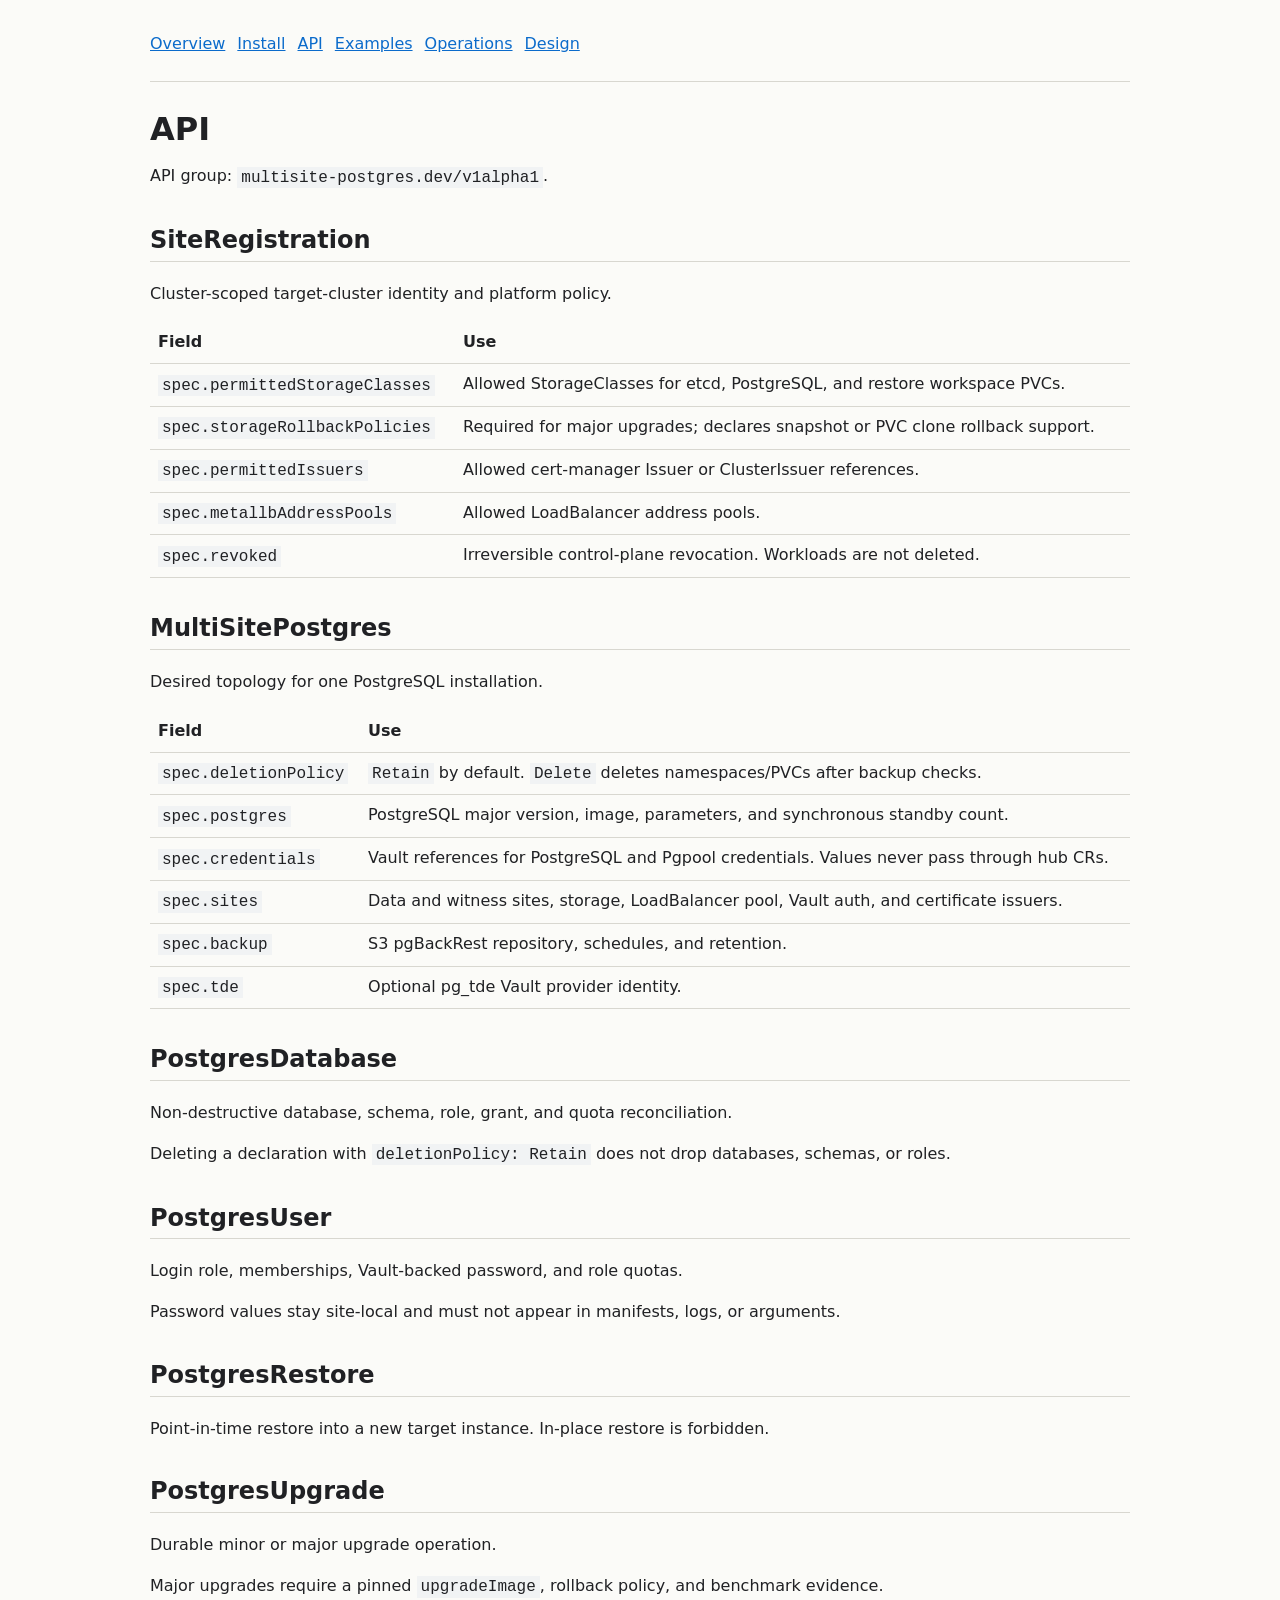
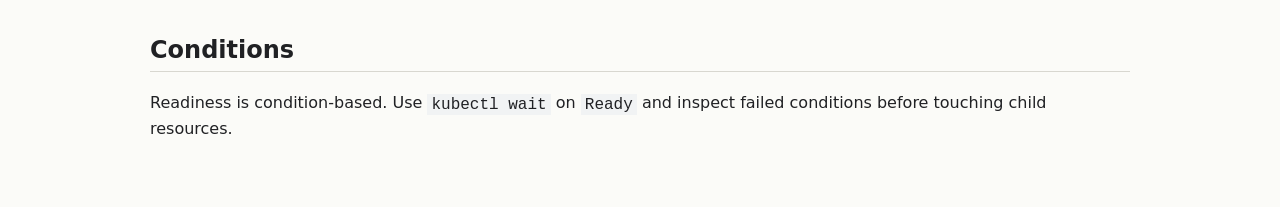
==== docs/api.html @ ccbb0c7c "add docs pages" ====
<!doctype html>
<html lang="en">
<head>
  <meta charset="utf-8">
  <meta name="viewport" content="width=device-width, initial-scale=1">
  <title>mspsql API</title>
  <link rel="stylesheet" href="style.css">
</head>
<body>
<main>
  <nav>
    <a href="index.html">Overview</a>
    <a href="install.html">Install</a>
    <a href="api.html">API</a>
    <a href="examples.html">Examples</a>
    <a href="operations.html">Operations</a>
    <a href="design.html">Design</a>
  </nav>

  <h1>API</h1>
  <p>API group: <code>multisite-postgres.dev/v1alpha1</code>.</p>

  <h2>SiteRegistration</h2>
  <p>Cluster-scoped target-cluster identity and platform policy.</p>
  <table>
    <tr><th>Field</th><th>Use</th></tr>
    <tr><td><code>spec.permittedStorageClasses</code></td><td>Allowed StorageClasses for etcd, PostgreSQL, and restore workspace PVCs.</td></tr>
    <tr><td><code>spec.storageRollbackPolicies</code></td><td>Required for major upgrades; declares snapshot or PVC clone rollback support.</td></tr>
    <tr><td><code>spec.permittedIssuers</code></td><td>Allowed cert-manager Issuer or ClusterIssuer references.</td></tr>
    <tr><td><code>spec.metallbAddressPools</code></td><td>Allowed LoadBalancer address pools.</td></tr>
    <tr><td><code>spec.revoked</code></td><td>Irreversible control-plane revocation. Workloads are not deleted.</td></tr>
  </table>

  <h2>MultiSitePostgres</h2>
  <p>Desired topology for one PostgreSQL installation.</p>
  <table>
    <tr><th>Field</th><th>Use</th></tr>
    <tr><td><code>spec.deletionPolicy</code></td><td><code>Retain</code> by default. <code>Delete</code> deletes namespaces/PVCs after backup checks.</td></tr>
    <tr><td><code>spec.postgres</code></td><td>PostgreSQL major version, image, parameters, and synchronous standby count.</td></tr>
    <tr><td><code>spec.credentials</code></td><td>Vault references for PostgreSQL and Pgpool credentials. Values never pass through hub CRs.</td></tr>
    <tr><td><code>spec.sites</code></td><td>Data and witness sites, storage, LoadBalancer pool, Vault auth, and certificate issuers.</td></tr>
    <tr><td><code>spec.backup</code></td><td>S3 pgBackRest repository, schedules, and retention.</td></tr>
    <tr><td><code>spec.tde</code></td><td>Optional pg_tde Vault provider identity.</td></tr>
  </table>

  <h2>PostgresDatabase</h2>
  <p>Non-destructive database, schema, role, grant, and quota reconciliation.</p>
  <p>Deleting a declaration with <code>deletionPolicy: Retain</code> does not drop databases, schemas, or roles.</p>

  <h2>PostgresUser</h2>
  <p>Login role, memberships, Vault-backed password, and role quotas.</p>
  <p>Password values stay site-local and must not appear in manifests, logs, or arguments.</p>

  <h2>PostgresRestore</h2>
  <p>Point-in-time restore into a new target instance. In-place restore is forbidden.</p>

  <h2>PostgresUpgrade</h2>
  <p>Durable minor or major upgrade operation.</p>
  <p>Major upgrades require a pinned <code>upgradeImage</code>, rollback policy, and benchmark evidence.</p>

  <h2>Conditions</h2>
  <p>Readiness is condition-based. Use <code>kubectl wait</code> on <code>Ready</code> and inspect failed conditions before touching child resources.</p>
</main>
</body>
</html>
---- docs/style.css ----
:root {
  color-scheme: light dark;
  --bg: #fbfbf8;
  --fg: #202124;
  --muted: #5f6368;
  --line: #d8d7d0;
  --code: #f1f3f4;
  --accent: #0b6bcb;
}

body {
  margin: 0;
  background: var(--bg);
  color: var(--fg);
  font: 16px/1.55 system-ui, -apple-system, BlinkMacSystemFont, "Segoe UI", sans-serif;
}

main {
  max-width: 980px;
  margin: 0 auto;
  padding: 32px 20px 64px;
}

nav {
  display: flex;
  flex-wrap: wrap;
  gap: 12px;
  padding-bottom: 24px;
  border-bottom: 1px solid var(--line);
}

nav a, a {
  color: var(--accent);
}

h1, h2, h3 {
  line-height: 1.2;
}

h1 {
  margin: 28px 0 8px;
  font-size: 2rem;
}

h2 {
  margin-top: 36px;
  border-bottom: 1px solid var(--line);
  padding-bottom: 6px;
}

code, pre {
  background: var(--code);
}

code {
  padding: 0.1rem 0.25rem;
}

pre {
  overflow-x: auto;
  padding: 14px;
  border: 1px solid var(--line);
}

table {
  width: 100%;
  border-collapse: collapse;
  margin: 16px 0;
}

th, td {
  border-bottom: 1px solid var(--line);
  padding: 8px;
  text-align: left;
  vertical-align: top;
}

.note {
  border-left: 4px solid var(--accent);
  padding-left: 12px;
  color: var(--muted);
}
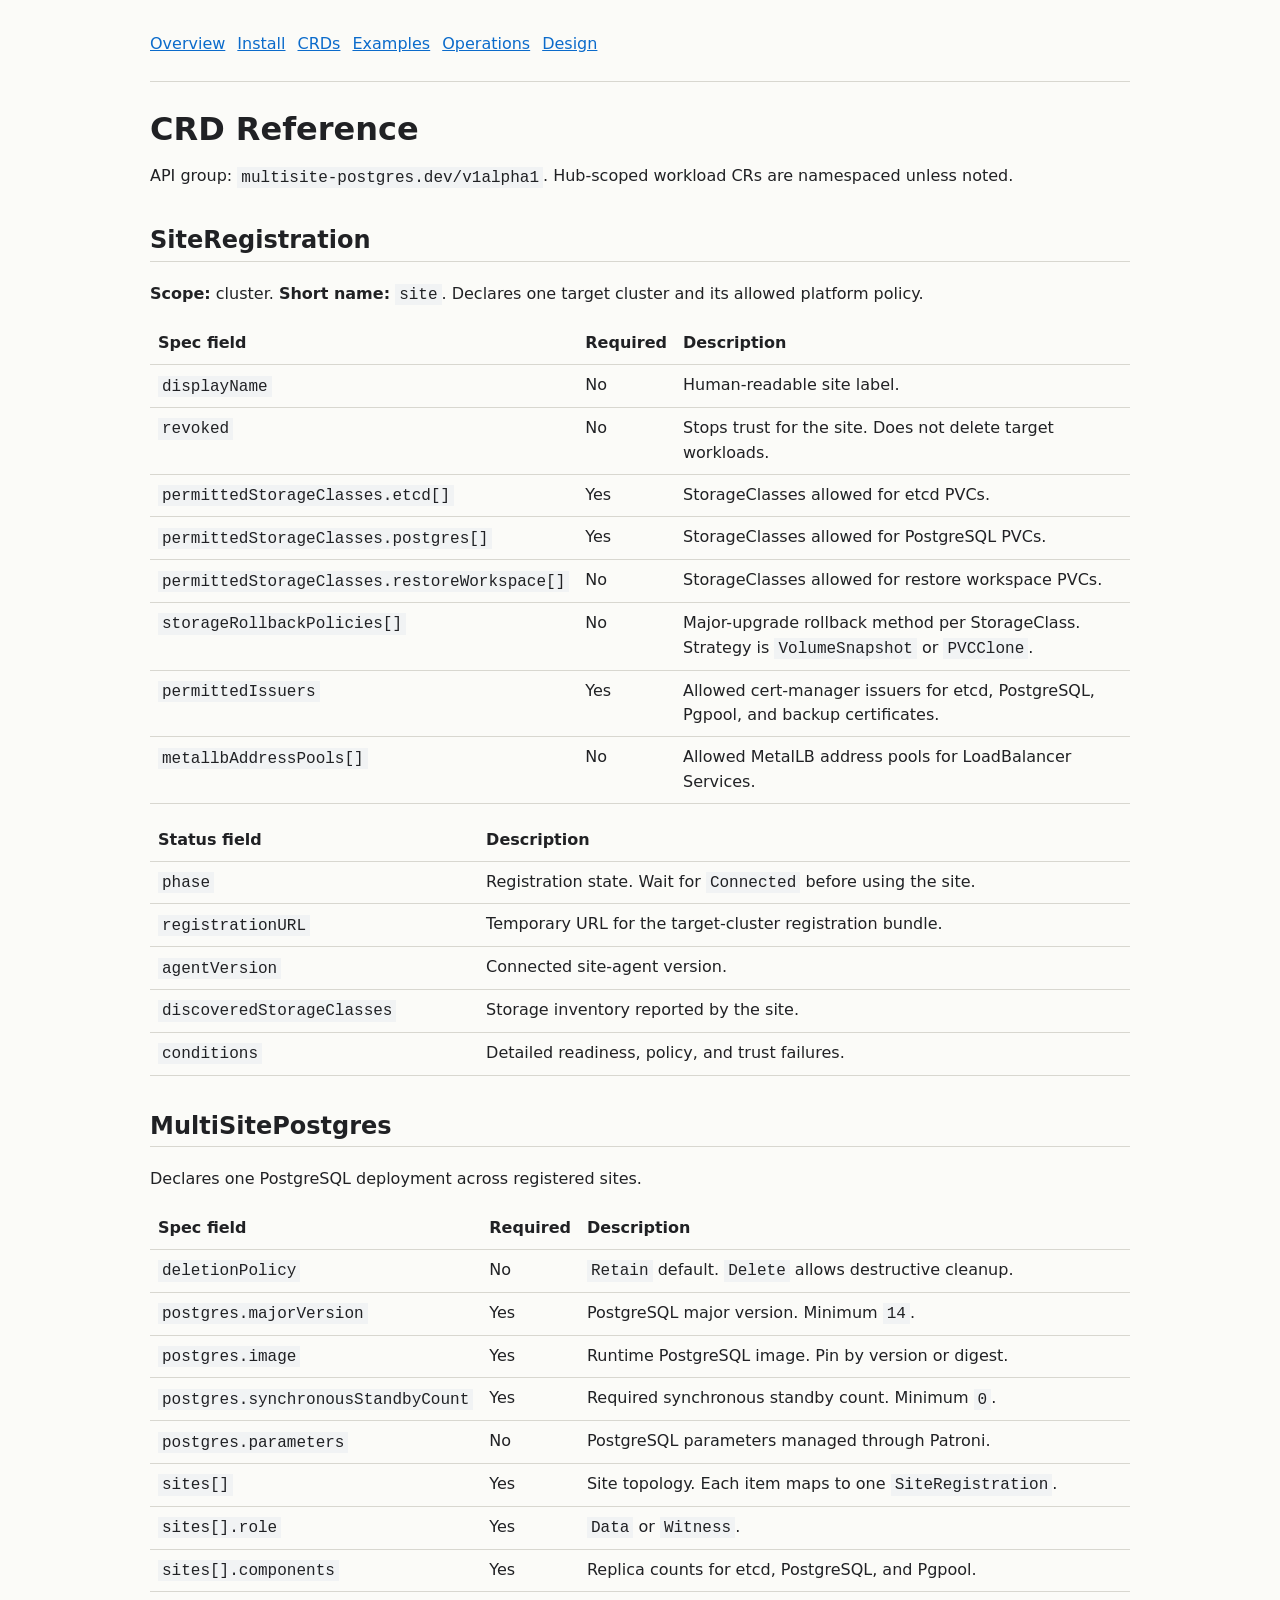
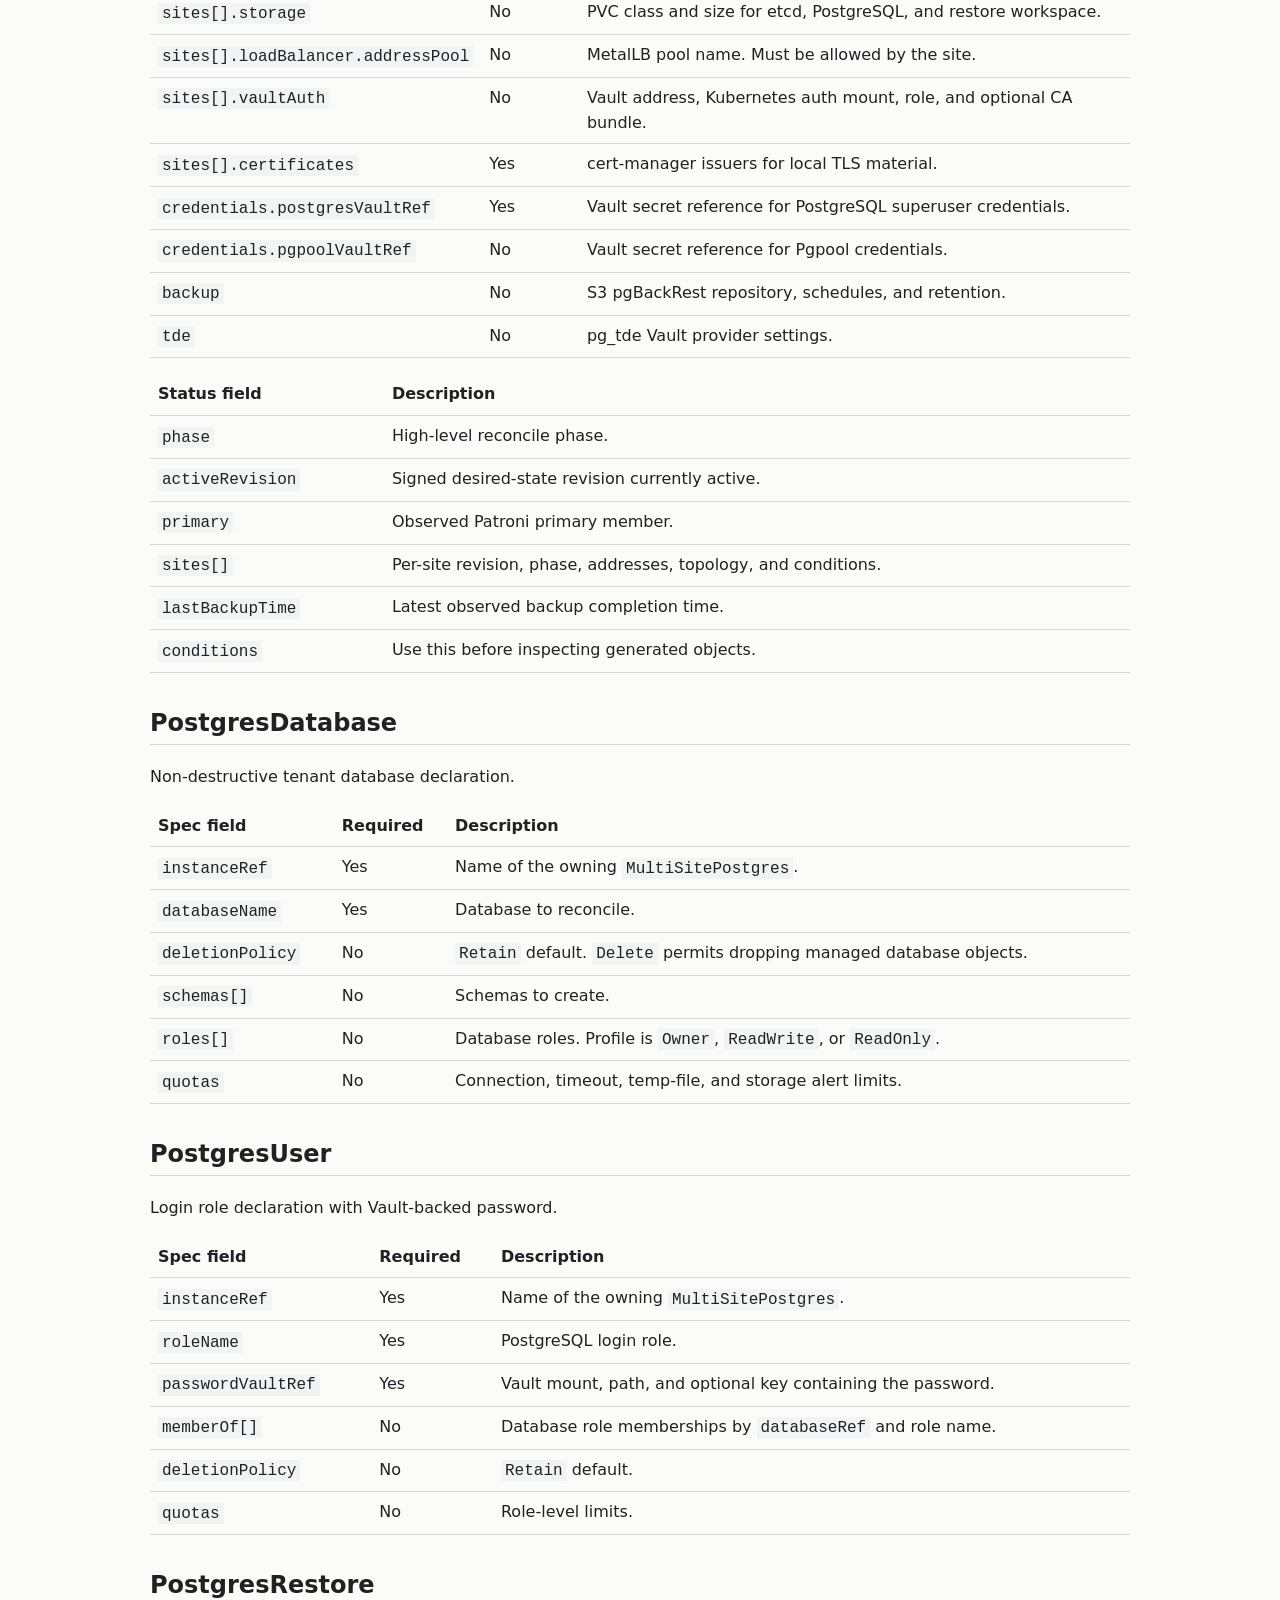
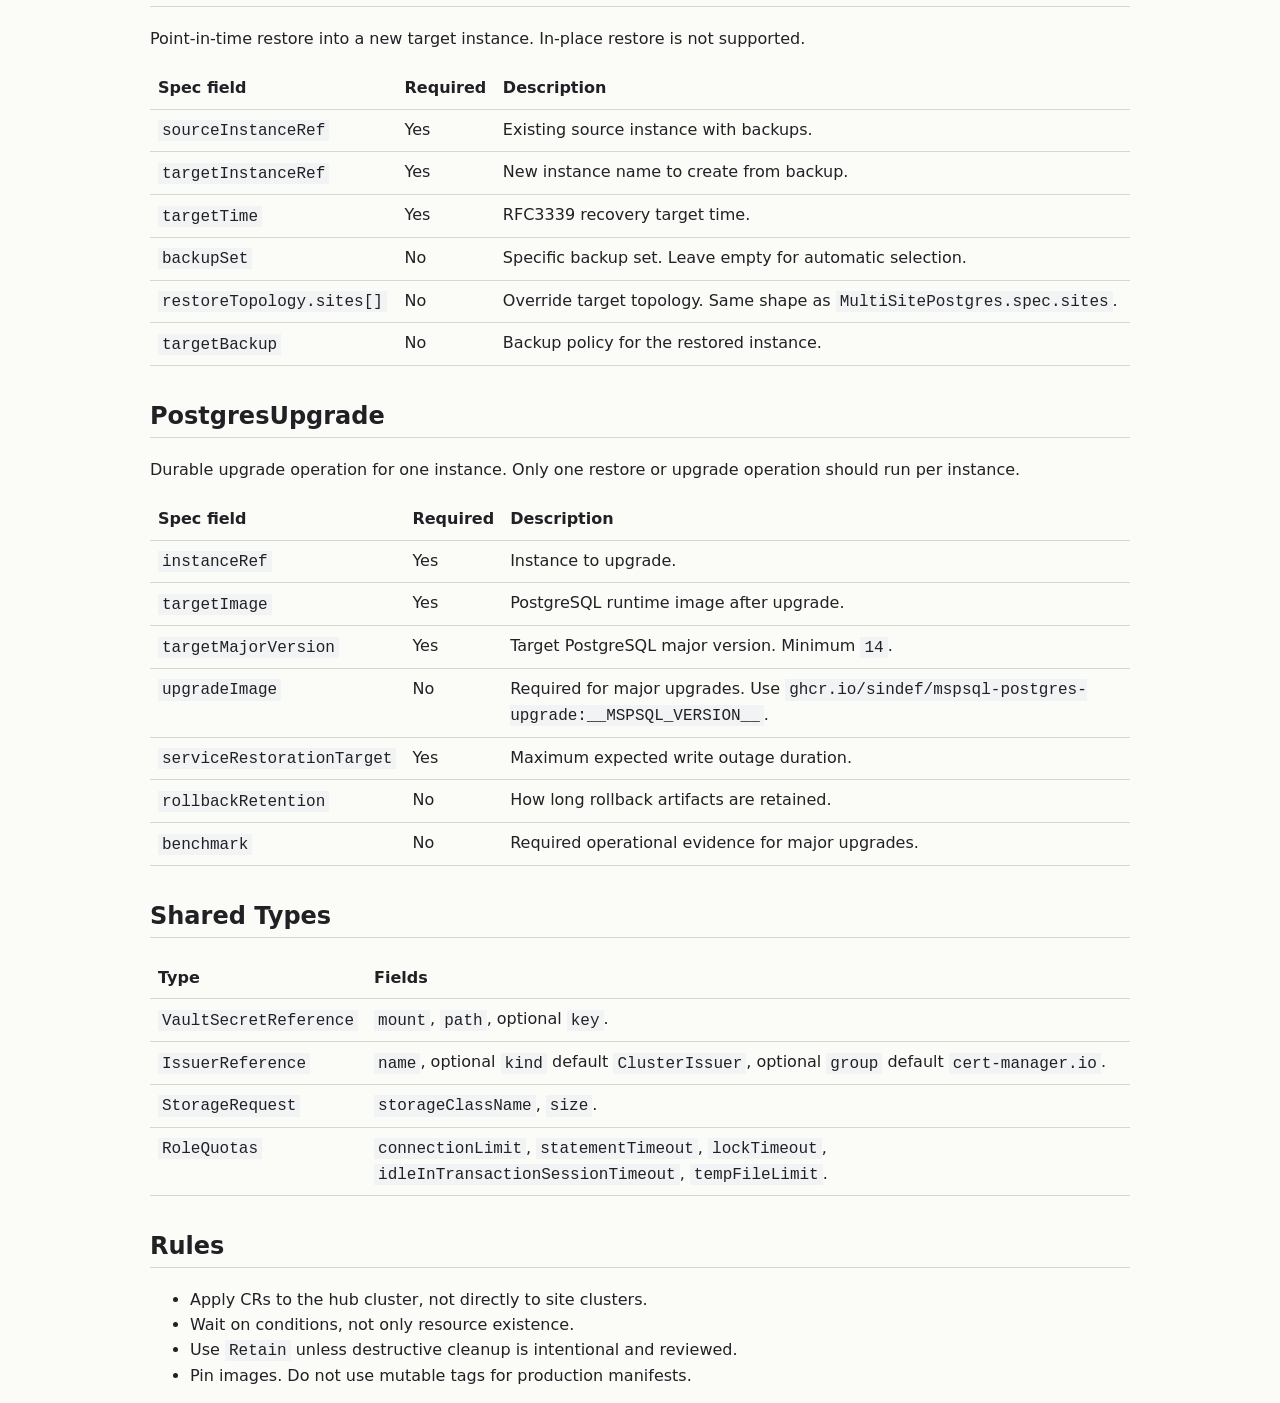
==== commit d44041aa: "rewrite docs for CRD operators" ====
--- a/docs/api.html
+++ b/docs/api.html
@@ -3,7 +3,7 @@
 <head>
   <meta charset="utf-8">
   <meta name="viewport" content="width=device-width, initial-scale=1">
-  <title>mspsql API</title>
+  <title>mspsql CRD reference</title>
   <link rel="stylesheet" href="style.css">
 </head>
 <body>
@@ -11,55 +11,133 @@
   <nav>
     <a href="index.html">Overview</a>
     <a href="install.html">Install</a>
-    <a href="api.html">API</a>
+    <a href="api.html">CRDs</a>
     <a href="examples.html">Examples</a>
     <a href="operations.html">Operations</a>
     <a href="design.html">Design</a>
   </nav>
 
-  <h1>API</h1>
-  <p>API group: <code>multisite-postgres.dev/v1alpha1</code>.</p>
+  <h1>CRD Reference</h1>
+  <p>API group: <code>multisite-postgres.dev/v1alpha1</code>. Hub-scoped workload CRs are namespaced unless noted.</p>
 
   <h2>SiteRegistration</h2>
-  <p>Cluster-scoped target-cluster identity and platform policy.</p>
+  <p><strong>Scope:</strong> cluster. <strong>Short name:</strong> <code>site</code>. Declares one target cluster and its allowed platform policy.</p>
   <table>
-    <tr><th>Field</th><th>Use</th></tr>
-    <tr><td><code>spec.permittedStorageClasses</code></td><td>Allowed StorageClasses for etcd, PostgreSQL, and restore workspace PVCs.</td></tr>
-    <tr><td><code>spec.storageRollbackPolicies</code></td><td>Required for major upgrades; declares snapshot or PVC clone rollback support.</td></tr>
-    <tr><td><code>spec.permittedIssuers</code></td><td>Allowed cert-manager Issuer or ClusterIssuer references.</td></tr>
-    <tr><td><code>spec.metallbAddressPools</code></td><td>Allowed LoadBalancer address pools.</td></tr>
-    <tr><td><code>spec.revoked</code></td><td>Irreversible control-plane revocation. Workloads are not deleted.</td></tr>
+    <tr><th>Spec field</th><th>Required</th><th>Description</th></tr>
+    <tr><td><code>displayName</code></td><td>No</td><td>Human-readable site label.</td></tr>
+    <tr><td><code>revoked</code></td><td>No</td><td>Stops trust for the site. Does not delete target workloads.</td></tr>
+    <tr><td><code>permittedStorageClasses.etcd[]</code></td><td>Yes</td><td>StorageClasses allowed for etcd PVCs.</td></tr>
+    <tr><td><code>permittedStorageClasses.postgres[]</code></td><td>Yes</td><td>StorageClasses allowed for PostgreSQL PVCs.</td></tr>
+    <tr><td><code>permittedStorageClasses.restoreWorkspace[]</code></td><td>No</td><td>StorageClasses allowed for restore workspace PVCs.</td></tr>
+    <tr><td><code>storageRollbackPolicies[]</code></td><td>No</td><td>Major-upgrade rollback method per StorageClass. Strategy is <code>VolumeSnapshot</code> or <code>PVCClone</code>.</td></tr>
+    <tr><td><code>permittedIssuers</code></td><td>Yes</td><td>Allowed cert-manager issuers for etcd, PostgreSQL, Pgpool, and backup certificates.</td></tr>
+    <tr><td><code>metallbAddressPools[]</code></td><td>No</td><td>Allowed MetalLB address pools for LoadBalancer Services.</td></tr>
+  </table>
+  <table>
+    <tr><th>Status field</th><th>Description</th></tr>
+    <tr><td><code>phase</code></td><td>Registration state. Wait for <code>Connected</code> before using the site.</td></tr>
+    <tr><td><code>registrationURL</code></td><td>Temporary URL for the target-cluster registration bundle.</td></tr>
+    <tr><td><code>agentVersion</code></td><td>Connected site-agent version.</td></tr>
+    <tr><td><code>discoveredStorageClasses</code></td><td>Storage inventory reported by the site.</td></tr>
+    <tr><td><code>conditions</code></td><td>Detailed readiness, policy, and trust failures.</td></tr>
   </table>
 
   <h2>MultiSitePostgres</h2>
-  <p>Desired topology for one PostgreSQL installation.</p>
+  <p>Declares one PostgreSQL deployment across registered sites.</p>
   <table>
-    <tr><th>Field</th><th>Use</th></tr>
-    <tr><td><code>spec.deletionPolicy</code></td><td><code>Retain</code> by default. <code>Delete</code> deletes namespaces/PVCs after backup checks.</td></tr>
-    <tr><td><code>spec.postgres</code></td><td>PostgreSQL major version, image, parameters, and synchronous standby count.</td></tr>
-    <tr><td><code>spec.credentials</code></td><td>Vault references for PostgreSQL and Pgpool credentials. Values never pass through hub CRs.</td></tr>
-    <tr><td><code>spec.sites</code></td><td>Data and witness sites, storage, LoadBalancer pool, Vault auth, and certificate issuers.</td></tr>
-    <tr><td><code>spec.backup</code></td><td>S3 pgBackRest repository, schedules, and retention.</td></tr>
-    <tr><td><code>spec.tde</code></td><td>Optional pg_tde Vault provider identity.</td></tr>
+    <tr><th>Spec field</th><th>Required</th><th>Description</th></tr>
+    <tr><td><code>deletionPolicy</code></td><td>No</td><td><code>Retain</code> default. <code>Delete</code> allows destructive cleanup.</td></tr>
+    <tr><td><code>postgres.majorVersion</code></td><td>Yes</td><td>PostgreSQL major version. Minimum <code>14</code>.</td></tr>
+    <tr><td><code>postgres.image</code></td><td>Yes</td><td>Runtime PostgreSQL image. Pin by version or digest.</td></tr>
+    <tr><td><code>postgres.synchronousStandbyCount</code></td><td>Yes</td><td>Required synchronous standby count. Minimum <code>0</code>.</td></tr>
+    <tr><td><code>postgres.parameters</code></td><td>No</td><td>PostgreSQL parameters managed through Patroni.</td></tr>
+    <tr><td><code>sites[]</code></td><td>Yes</td><td>Site topology. Each item maps to one <code>SiteRegistration</code>.</td></tr>
+    <tr><td><code>sites[].role</code></td><td>Yes</td><td><code>Data</code> or <code>Witness</code>.</td></tr>
+    <tr><td><code>sites[].components</code></td><td>Yes</td><td>Replica counts for etcd, PostgreSQL, and Pgpool.</td></tr>
+    <tr><td><code>sites[].storage</code></td><td>No</td><td>PVC class and size for etcd, PostgreSQL, and restore workspace.</td></tr>
+    <tr><td><code>sites[].loadBalancer.addressPool</code></td><td>No</td><td>MetalLB pool name. Must be allowed by the site.</td></tr>
+    <tr><td><code>sites[].vaultAuth</code></td><td>No</td><td>Vault address, Kubernetes auth mount, role, and optional CA bundle.</td></tr>
+    <tr><td><code>sites[].certificates</code></td><td>Yes</td><td>cert-manager issuers for local TLS material.</td></tr>
+    <tr><td><code>credentials.postgresVaultRef</code></td><td>Yes</td><td>Vault secret reference for PostgreSQL superuser credentials.</td></tr>
+    <tr><td><code>credentials.pgpoolVaultRef</code></td><td>No</td><td>Vault secret reference for Pgpool credentials.</td></tr>
+    <tr><td><code>backup</code></td><td>No</td><td>S3 pgBackRest repository, schedules, and retention.</td></tr>
+    <tr><td><code>tde</code></td><td>No</td><td>pg_tde Vault provider settings.</td></tr>
+  </table>
+  <table>
+    <tr><th>Status field</th><th>Description</th></tr>
+    <tr><td><code>phase</code></td><td>High-level reconcile phase.</td></tr>
+    <tr><td><code>activeRevision</code></td><td>Signed desired-state revision currently active.</td></tr>
+    <tr><td><code>primary</code></td><td>Observed Patroni primary member.</td></tr>
+    <tr><td><code>sites[]</code></td><td>Per-site revision, phase, addresses, topology, and conditions.</td></tr>
+    <tr><td><code>lastBackupTime</code></td><td>Latest observed backup completion time.</td></tr>
+    <tr><td><code>conditions</code></td><td>Use this before inspecting generated objects.</td></tr>
   </table>
 
   <h2>PostgresDatabase</h2>
-  <p>Non-destructive database, schema, role, grant, and quota reconciliation.</p>
-  <p>Deleting a declaration with <code>deletionPolicy: Retain</code> does not drop databases, schemas, or roles.</p>
+  <p>Non-destructive tenant database declaration.</p>
+  <table>
+    <tr><th>Spec field</th><th>Required</th><th>Description</th></tr>
+    <tr><td><code>instanceRef</code></td><td>Yes</td><td>Name of the owning <code>MultiSitePostgres</code>.</td></tr>
+    <tr><td><code>databaseName</code></td><td>Yes</td><td>Database to reconcile.</td></tr>
+    <tr><td><code>deletionPolicy</code></td><td>No</td><td><code>Retain</code> default. <code>Delete</code> permits dropping managed database objects.</td></tr>
+    <tr><td><code>schemas[]</code></td><td>No</td><td>Schemas to create.</td></tr>
+    <tr><td><code>roles[]</code></td><td>No</td><td>Database roles. Profile is <code>Owner</code>, <code>ReadWrite</code>, or <code>ReadOnly</code>.</td></tr>
+    <tr><td><code>quotas</code></td><td>No</td><td>Connection, timeout, temp-file, and storage alert limits.</td></tr>
+  </table>
 
   <h2>PostgresUser</h2>
-  <p>Login role, memberships, Vault-backed password, and role quotas.</p>
-  <p>Password values stay site-local and must not appear in manifests, logs, or arguments.</p>
+  <p>Login role declaration with Vault-backed password.</p>
+  <table>
+    <tr><th>Spec field</th><th>Required</th><th>Description</th></tr>
+    <tr><td><code>instanceRef</code></td><td>Yes</td><td>Name of the owning <code>MultiSitePostgres</code>.</td></tr>
+    <tr><td><code>roleName</code></td><td>Yes</td><td>PostgreSQL login role.</td></tr>
+    <tr><td><code>passwordVaultRef</code></td><td>Yes</td><td>Vault mount, path, and optional key containing the password.</td></tr>
+    <tr><td><code>memberOf[]</code></td><td>No</td><td>Database role memberships by <code>databaseRef</code> and role name.</td></tr>
+    <tr><td><code>deletionPolicy</code></td><td>No</td><td><code>Retain</code> default.</td></tr>
+    <tr><td><code>quotas</code></td><td>No</td><td>Role-level limits.</td></tr>
+  </table>
 
   <h2>PostgresRestore</h2>
-  <p>Point-in-time restore into a new target instance. In-place restore is forbidden.</p>
+  <p>Point-in-time restore into a new target instance. In-place restore is not supported.</p>
+  <table>
+    <tr><th>Spec field</th><th>Required</th><th>Description</th></tr>
+    <tr><td><code>sourceInstanceRef</code></td><td>Yes</td><td>Existing source instance with backups.</td></tr>
+    <tr><td><code>targetInstanceRef</code></td><td>Yes</td><td>New instance name to create from backup.</td></tr>
+    <tr><td><code>targetTime</code></td><td>Yes</td><td>RFC3339 recovery target time.</td></tr>
+    <tr><td><code>backupSet</code></td><td>No</td><td>Specific backup set. Leave empty for automatic selection.</td></tr>
+    <tr><td><code>restoreTopology.sites[]</code></td><td>No</td><td>Override target topology. Same shape as <code>MultiSitePostgres.spec.sites</code>.</td></tr>
+    <tr><td><code>targetBackup</code></td><td>No</td><td>Backup policy for the restored instance.</td></tr>
+  </table>
 
   <h2>PostgresUpgrade</h2>
-  <p>Durable minor or major upgrade operation.</p>
-  <p>Major upgrades require a pinned <code>upgradeImage</code>, rollback policy, and benchmark evidence.</p>
+  <p>Durable upgrade operation for one instance. Only one restore or upgrade operation should run per instance.</p>
+  <table>
+    <tr><th>Spec field</th><th>Required</th><th>Description</th></tr>
+    <tr><td><code>instanceRef</code></td><td>Yes</td><td>Instance to upgrade.</td></tr>
+    <tr><td><code>targetImage</code></td><td>Yes</td><td>PostgreSQL runtime image after upgrade.</td></tr>
+    <tr><td><code>targetMajorVersion</code></td><td>Yes</td><td>Target PostgreSQL major version. Minimum <code>14</code>.</td></tr>
+    <tr><td><code>upgradeImage</code></td><td>No</td><td>Required for major upgrades. Use <code>ghcr.io/sindef/mspsql-postgres-upgrade:__MSPSQL_VERSION__</code>.</td></tr>
+    <tr><td><code>serviceRestorationTarget</code></td><td>Yes</td><td>Maximum expected write outage duration.</td></tr>
+    <tr><td><code>rollbackRetention</code></td><td>No</td><td>How long rollback artifacts are retained.</td></tr>
+    <tr><td><code>benchmark</code></td><td>No</td><td>Required operational evidence for major upgrades.</td></tr>
+  </table>
 
-  <h2>Conditions</h2>
-  <p>Readiness is condition-based. Use <code>kubectl wait</code> on <code>Ready</code> and inspect failed conditions before touching child resources.</p>
+  <h2>Shared Types</h2>
+  <table>
+    <tr><th>Type</th><th>Fields</th></tr>
+    <tr><td><code>VaultSecretReference</code></td><td><code>mount</code>, <code>path</code>, optional <code>key</code>.</td></tr>
+    <tr><td><code>IssuerReference</code></td><td><code>name</code>, optional <code>kind</code> default <code>ClusterIssuer</code>, optional <code>group</code> default <code>cert-manager.io</code>.</td></tr>
+    <tr><td><code>StorageRequest</code></td><td><code>storageClassName</code>, <code>size</code>.</td></tr>
+    <tr><td><code>RoleQuotas</code></td><td><code>connectionLimit</code>, <code>statementTimeout</code>, <code>lockTimeout</code>, <code>idleInTransactionSessionTimeout</code>, <code>tempFileLimit</code>.</td></tr>
+  </table>
+
+  <h2>Rules</h2>
+  <ul>
+    <li>Apply CRs to the hub cluster, not directly to site clusters.</li>
+    <li>Wait on conditions, not only resource existence.</li>
+    <li>Use <code>Retain</code> unless destructive cleanup is intentional and reviewed.</li>
+    <li>Pin images. Do not use mutable tags for production manifests.</li>
+  </ul>
 </main>
 </body>
 </html>
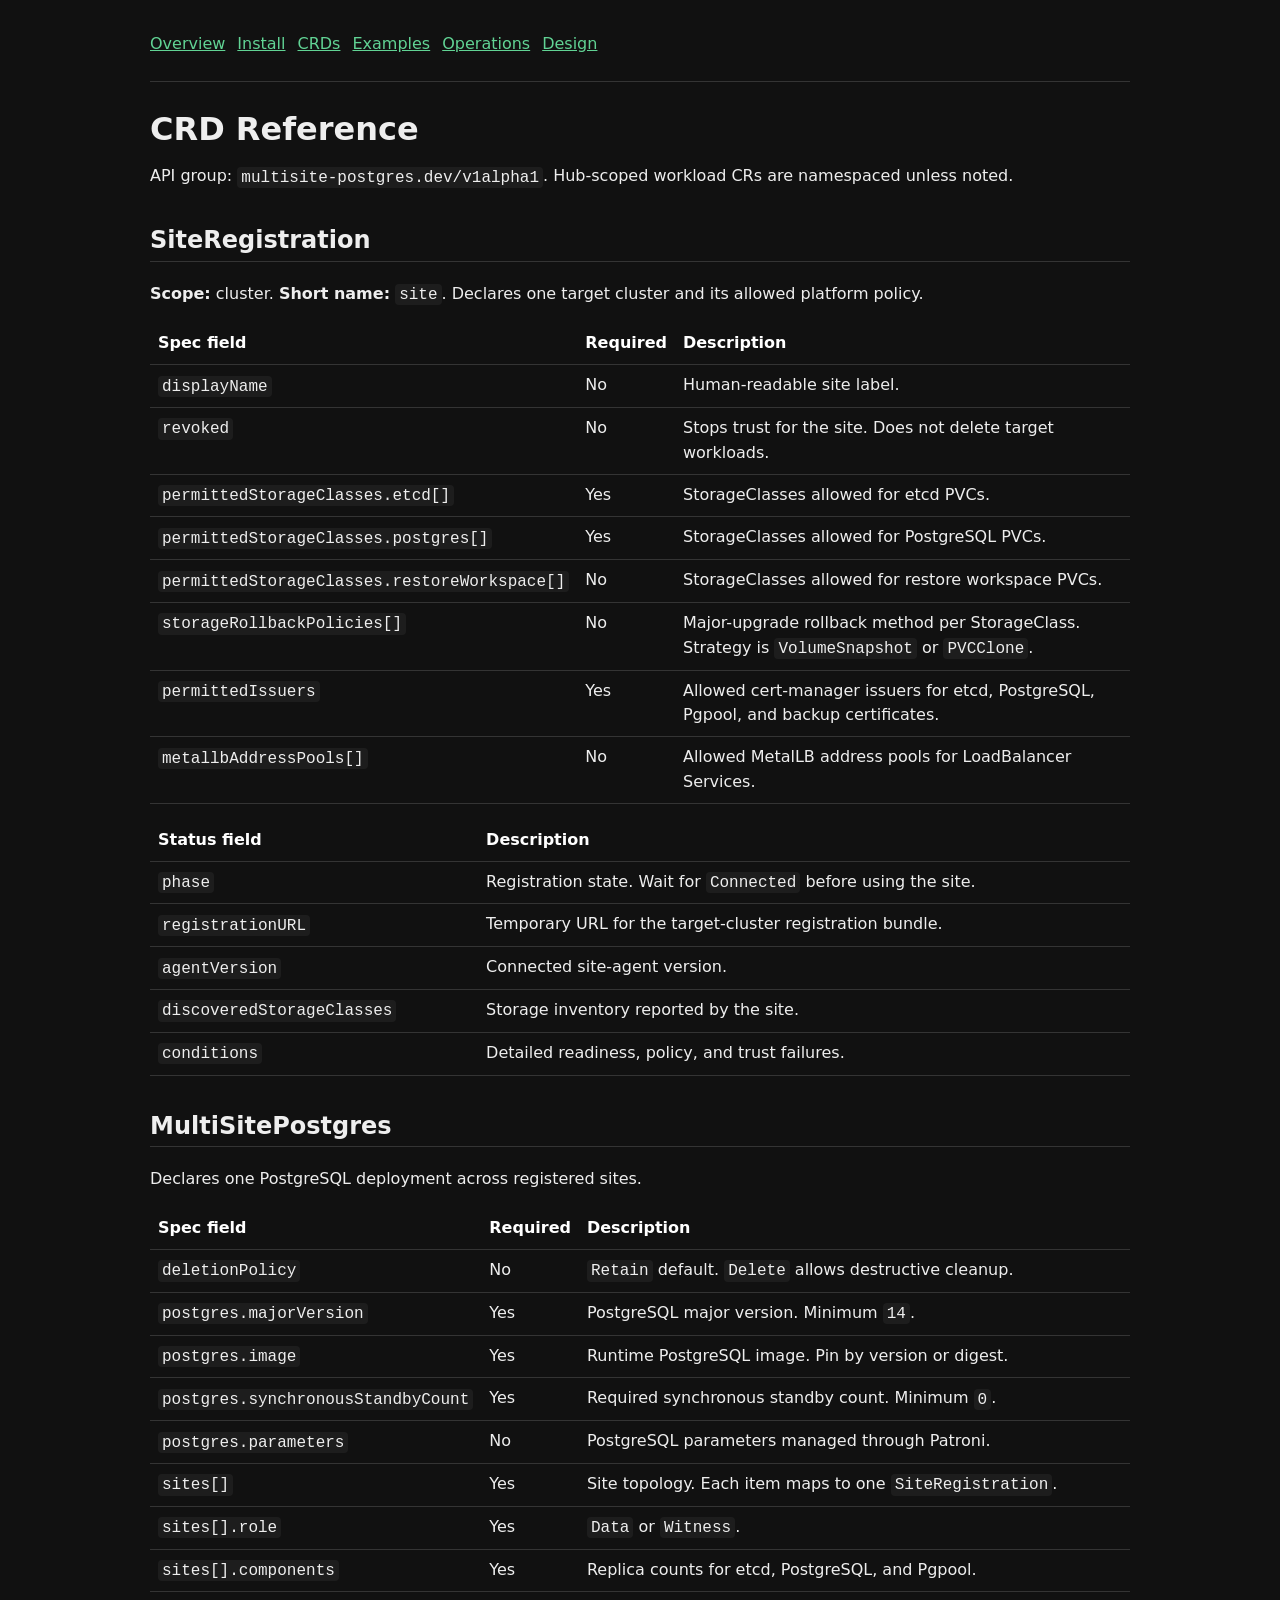
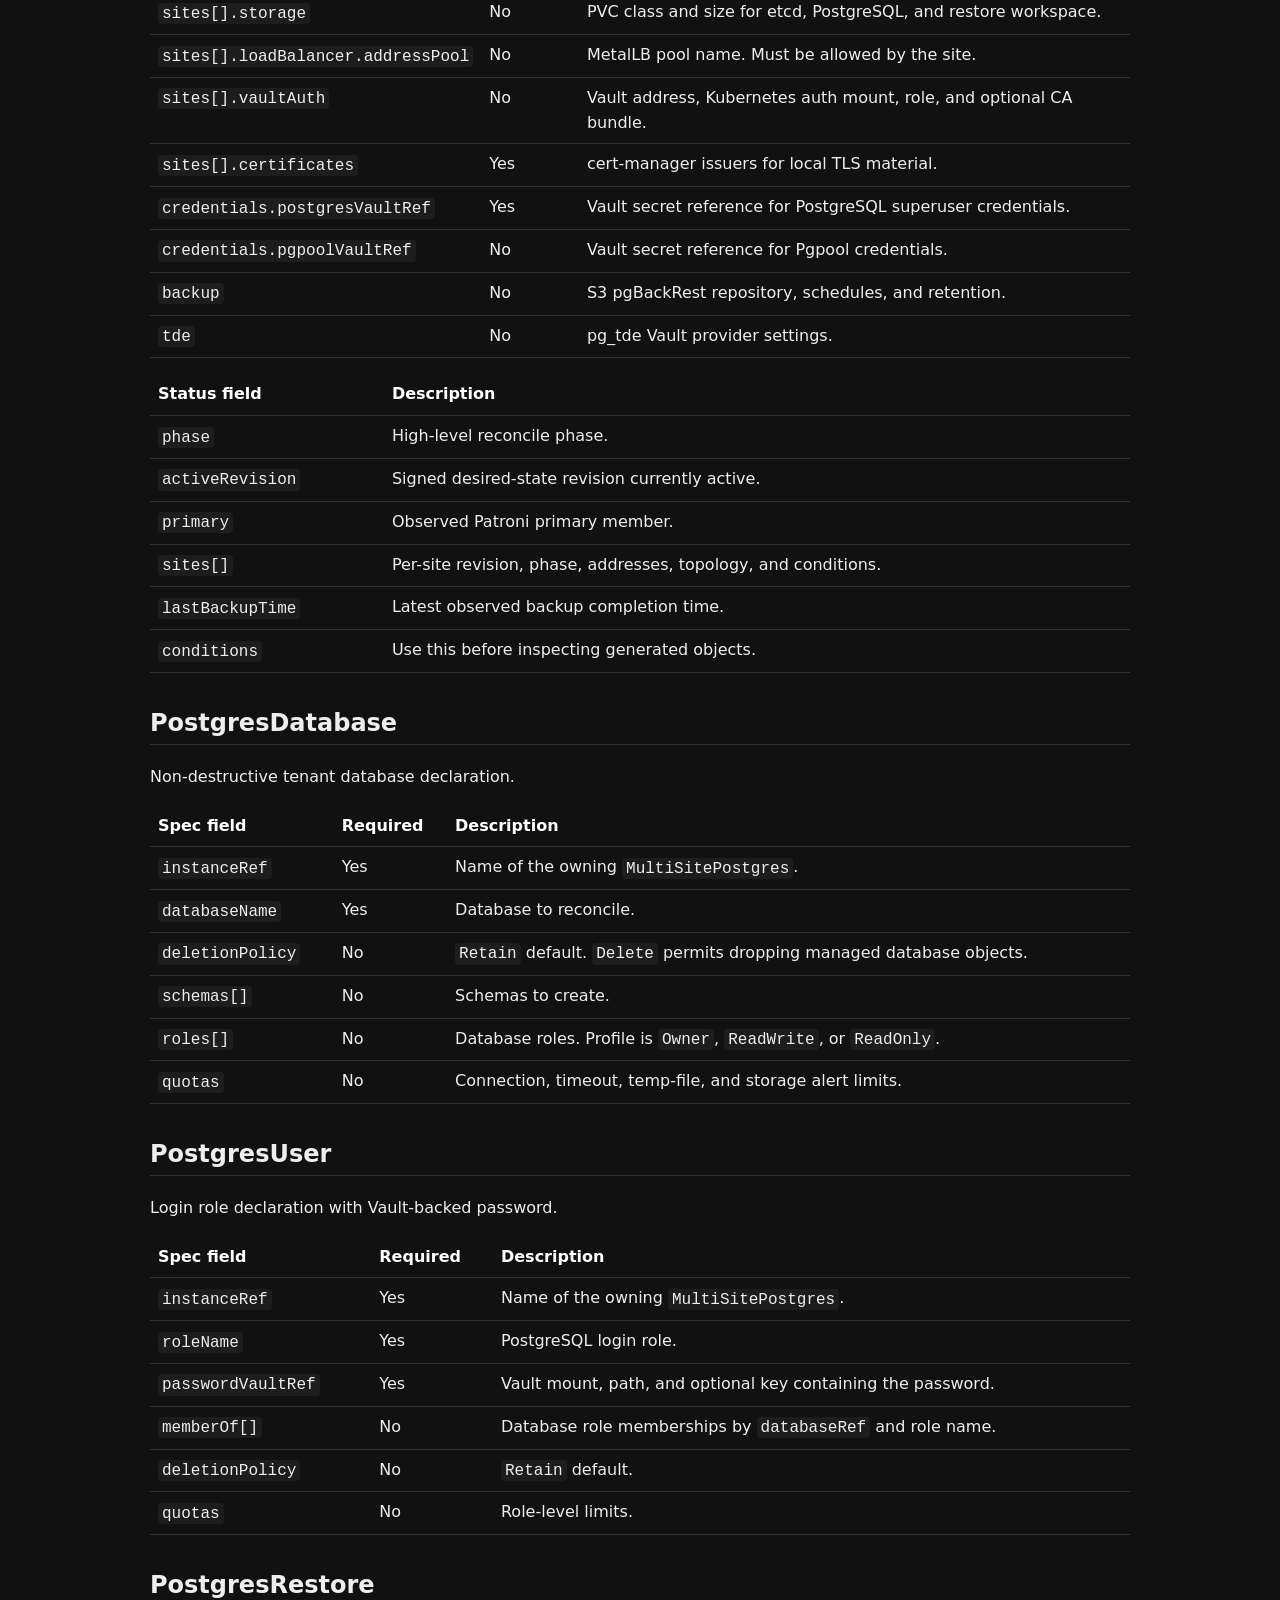
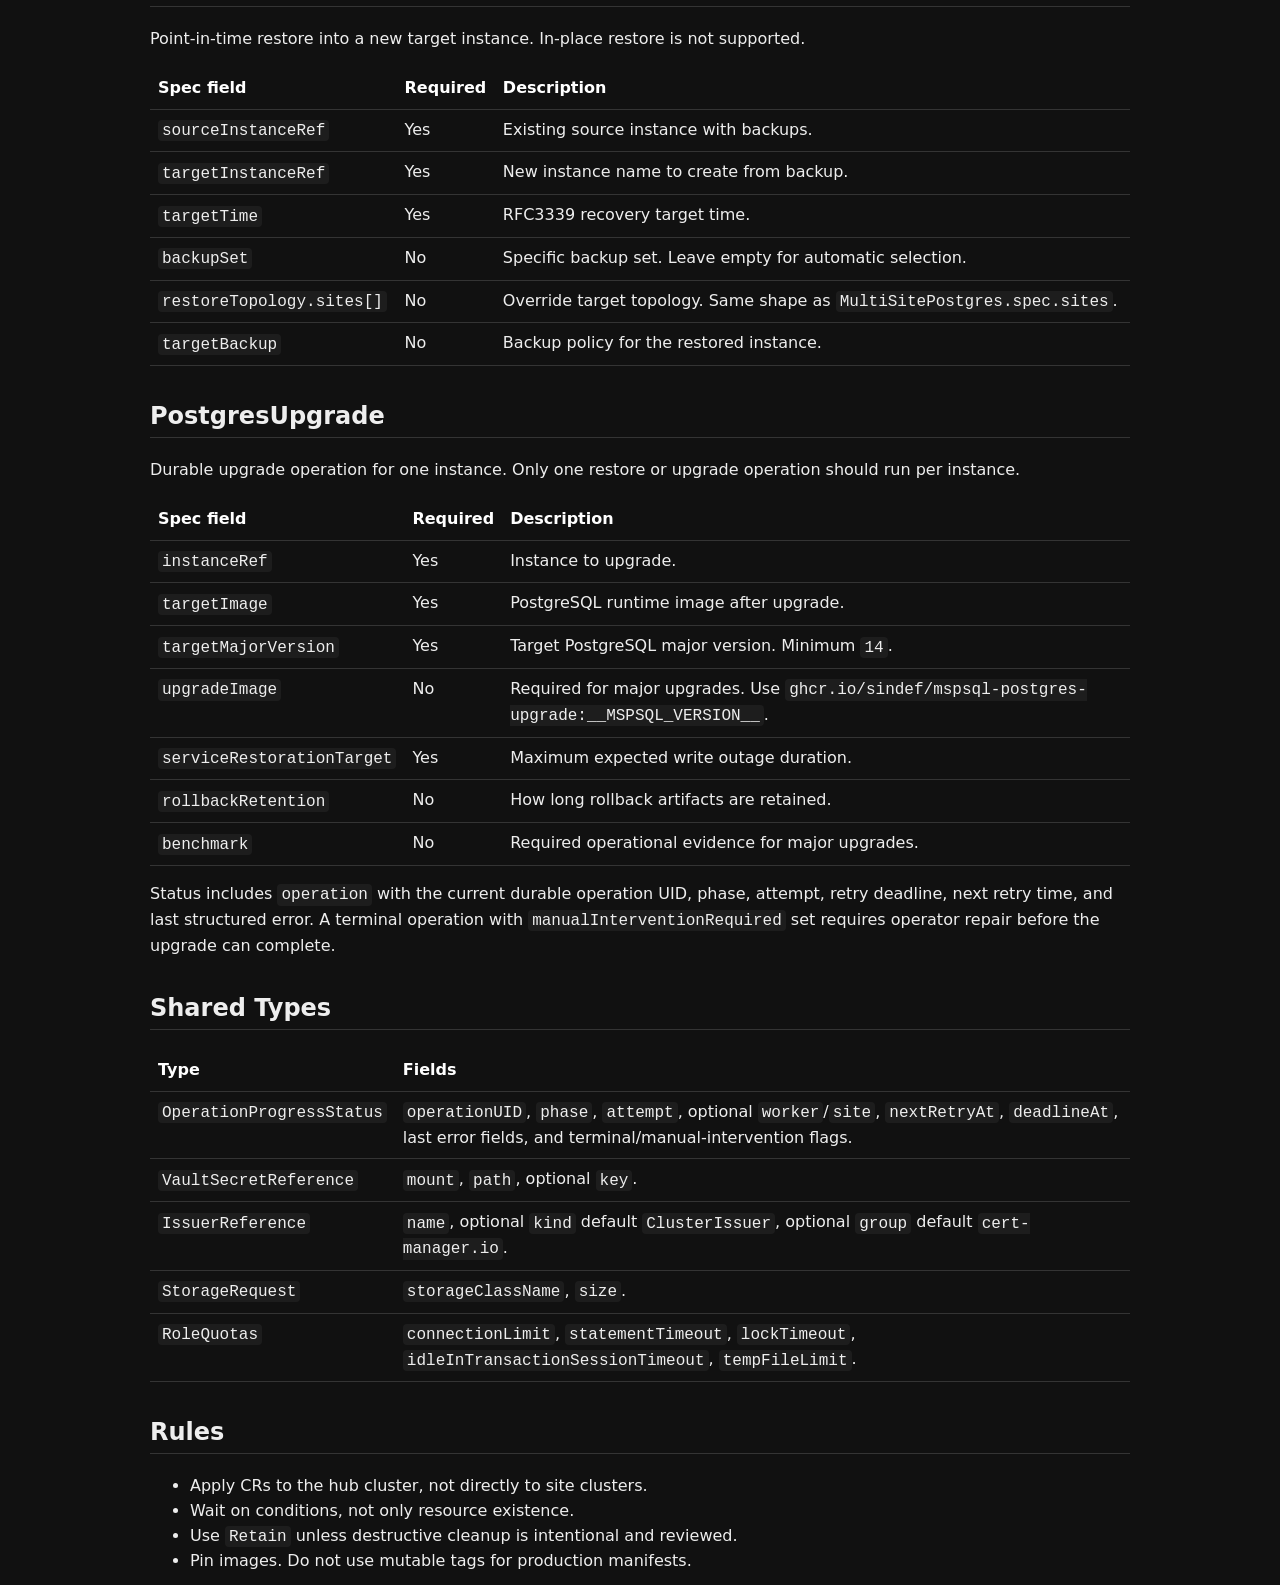
==== commit 3cf958ae: "Track ops" ====
--- a/docs/api.html
+++ b/docs/api.html
@@ -121,10 +121,12 @@
     <tr><td><code>rollbackRetention</code></td><td>No</td><td>How long rollback artifacts are retained.</td></tr>
     <tr><td><code>benchmark</code></td><td>No</td><td>Required operational evidence for major upgrades.</td></tr>
   </table>
+  <p>Status includes <code>operation</code> with the current durable operation UID, phase, attempt, retry deadline, next retry time, and last structured error. A terminal operation with <code>manualInterventionRequired</code> set requires operator repair before the upgrade can complete.</p>
 
   <h2>Shared Types</h2>
   <table>
     <tr><th>Type</th><th>Fields</th></tr>
+    <tr><td><code>OperationProgressStatus</code></td><td><code>operationUID</code>, <code>phase</code>, <code>attempt</code>, optional <code>worker</code>/<code>site</code>, <code>nextRetryAt</code>, <code>deadlineAt</code>, last error fields, and terminal/manual-intervention flags.</td></tr>
     <tr><td><code>VaultSecretReference</code></td><td><code>mount</code>, <code>path</code>, optional <code>key</code>.</td></tr>
     <tr><td><code>IssuerReference</code></td><td><code>name</code>, optional <code>kind</code> default <code>ClusterIssuer</code>, optional <code>group</code> default <code>cert-manager.io</code>.</td></tr>
     <tr><td><code>StorageRequest</code></td><td><code>storageClassName</code>, <code>size</code>.</td></tr>
--- a/docs/style.css
+++ b/docs/style.css
@@ -1,11 +1,12 @@
 :root {
-  color-scheme: light dark;
-  --bg: #fbfbf8;
-  --fg: #202124;
-  --muted: #5f6368;
-  --line: #d8d7d0;
-  --code: #f1f3f4;
-  --accent: #0b6bcb;
+  color-scheme: dark;
+  --bg: #111111;
+  --fg: #eeeeee;
+  --muted: #b8b8b8;
+  --line: #343434;
+  --code: #1d1d1d;
+  --accent: #61d394;
+  --accent-hover: #8ee6b4;
 }
 
 body {
@@ -33,6 +34,10 @@
   color: var(--accent);
 }
 
+nav a:hover, a:hover {
+  color: var(--accent-hover);
+}
+
 h1, h2, h3 {
   line-height: 1.2;
 }
@@ -54,12 +59,14 @@
 
 code {
   padding: 0.1rem 0.25rem;
+  border-radius: 4px;
 }
 
 pre {
   overflow-x: auto;
   padding: 14px;
   border: 1px solid var(--line);
+  border-radius: 6px;
 }
 
 table {
@@ -75,6 +82,10 @@
   vertical-align: top;
 }
 
+th {
+  color: #ffffff;
+}
+
 .note {
   border-left: 4px solid var(--accent);
   padding-left: 12px;
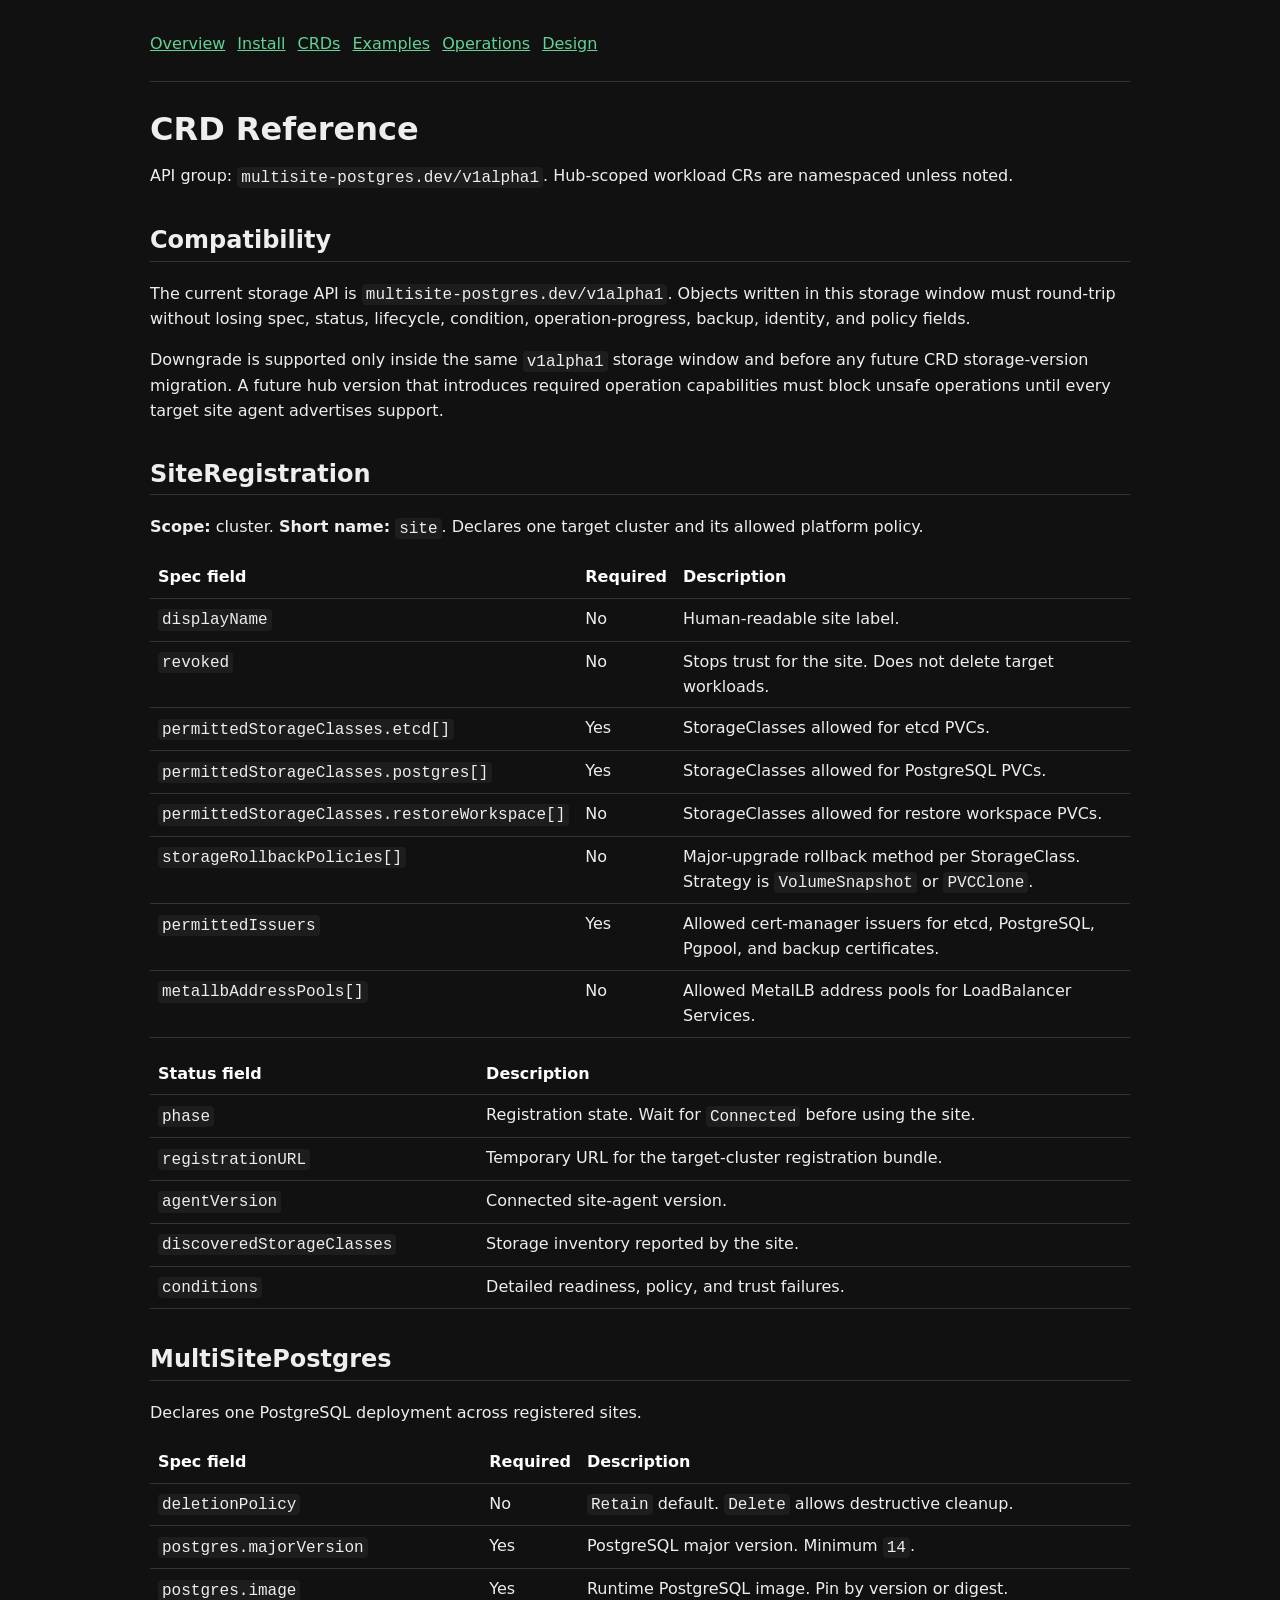
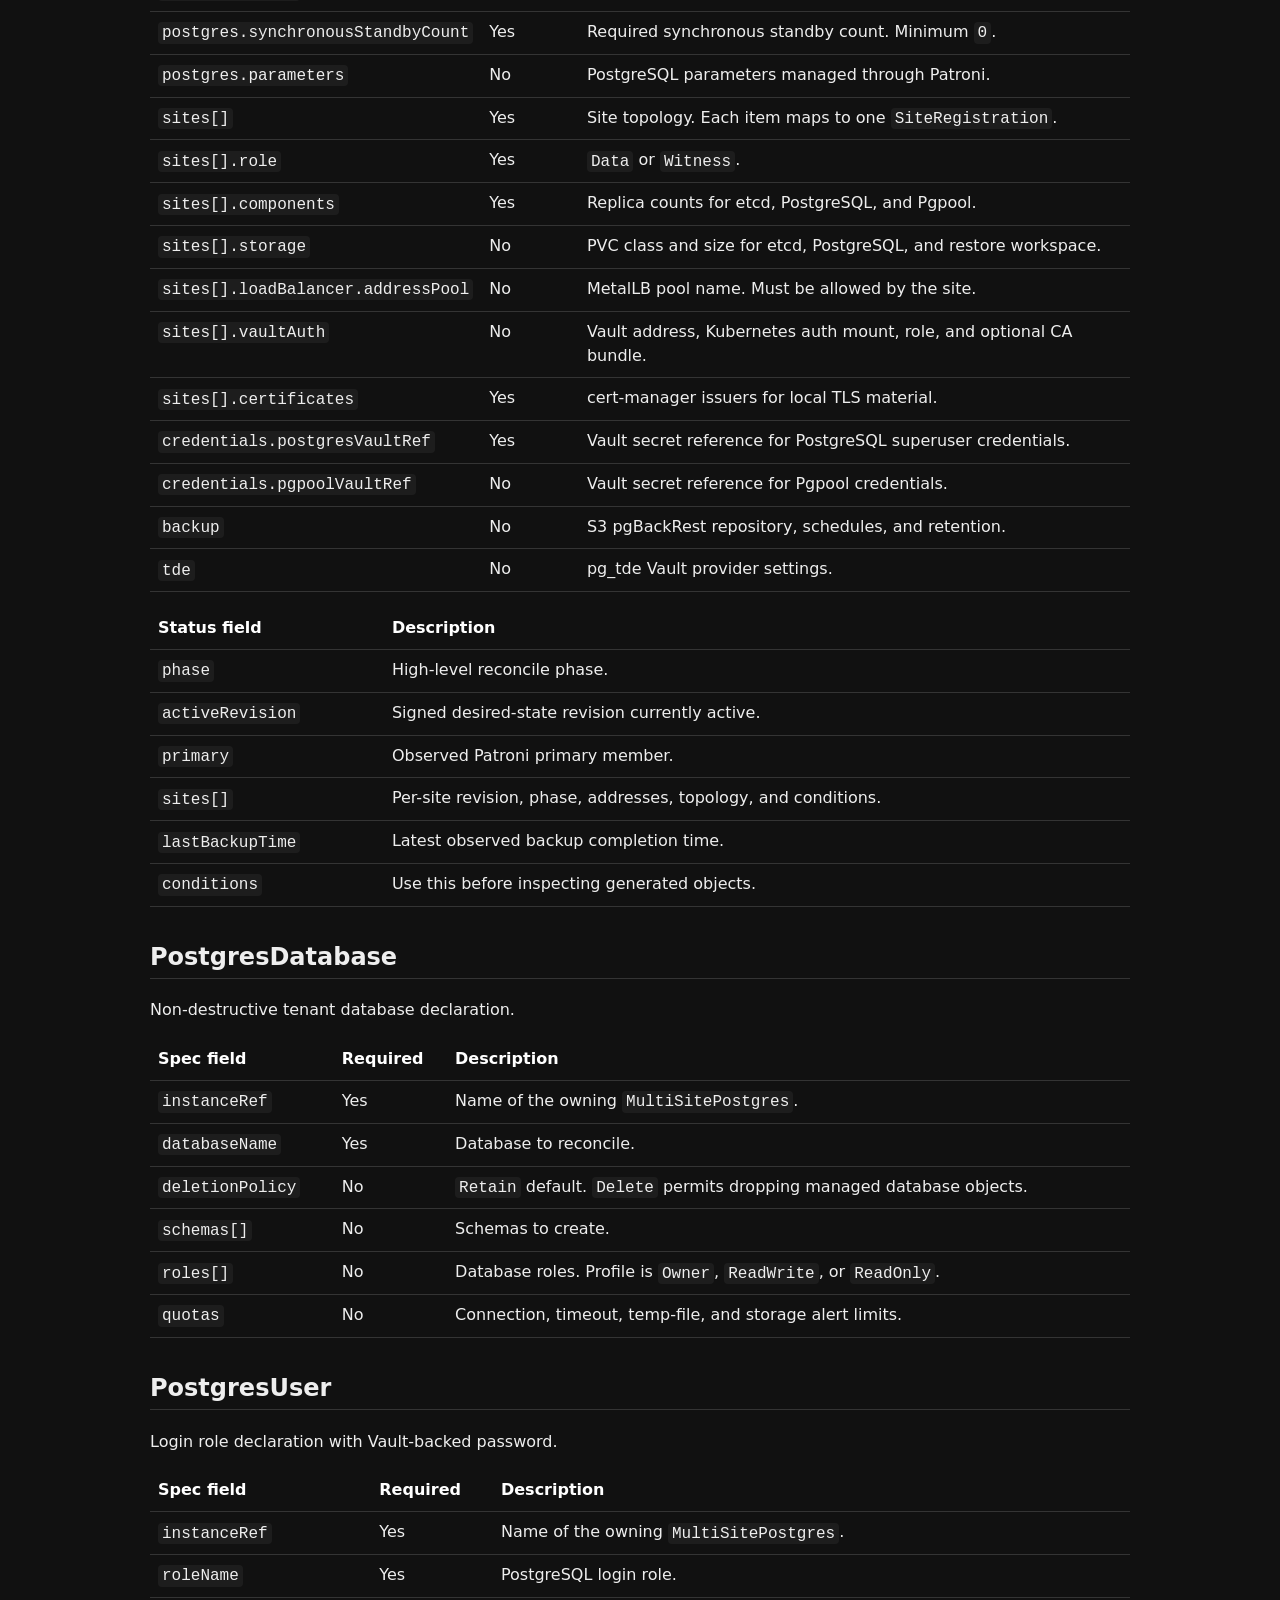
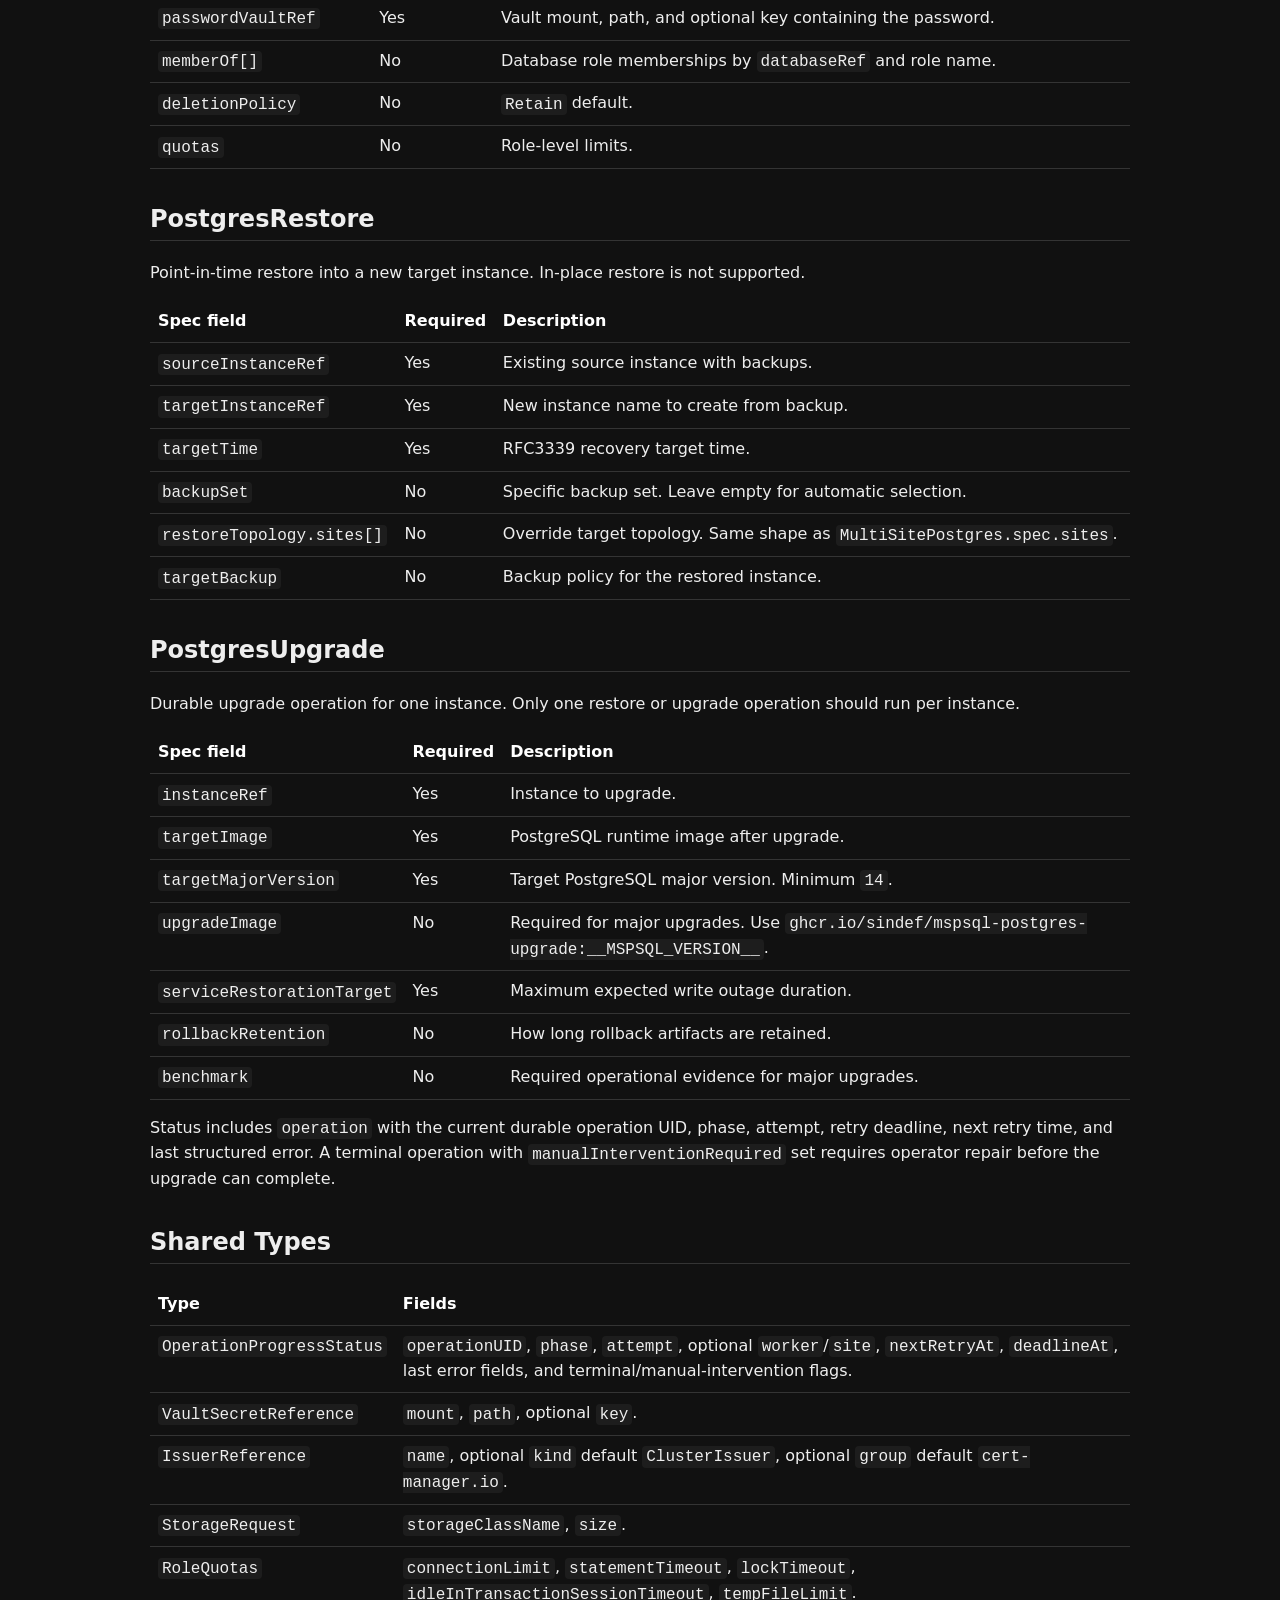
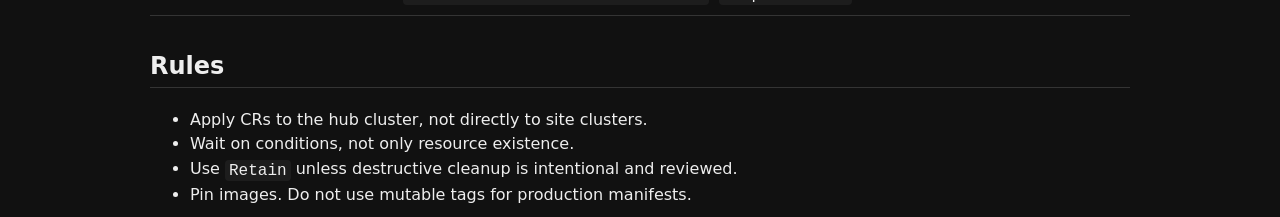
==== commit a710c1f4: "Compat api" ====
--- a/docs/api.html
+++ b/docs/api.html
@@ -19,6 +19,9 @@
 
   <h1>CRD Reference</h1>
   <p>API group: <code>multisite-postgres.dev/v1alpha1</code>. Hub-scoped workload CRs are namespaced unless noted.</p>
+  <h2>Compatibility</h2>
+  <p>The current storage API is <code>multisite-postgres.dev/v1alpha1</code>. Objects written in this storage window must round-trip without losing spec, status, lifecycle, condition, operation-progress, backup, identity, and policy fields.</p>
+  <p>Downgrade is supported only inside the same <code>v1alpha1</code> storage window and before any future CRD storage-version migration. A future hub version that introduces required operation capabilities must block unsafe operations until every target site agent advertises support.</p>
 
   <h2>SiteRegistration</h2>
   <p><strong>Scope:</strong> cluster. <strong>Short name:</strong> <code>site</code>. Declares one target cluster and its allowed platform policy.</p>
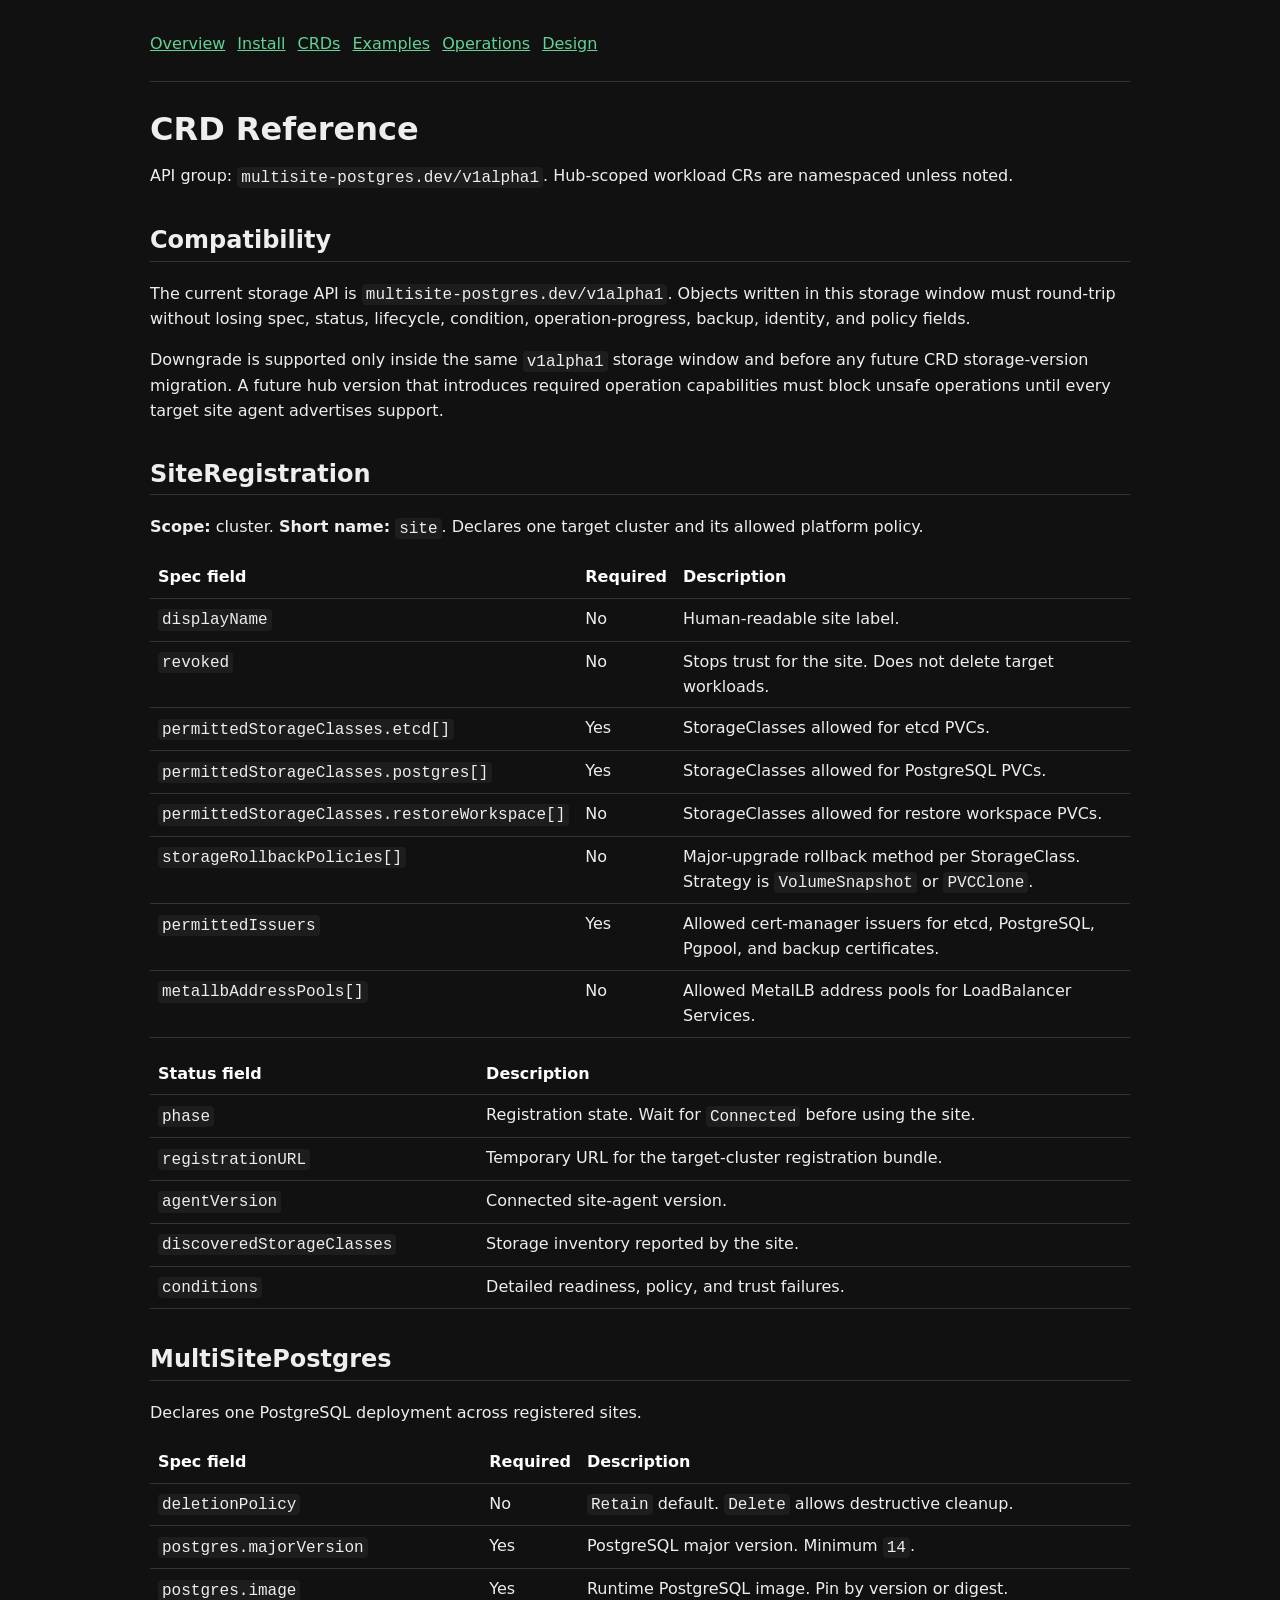
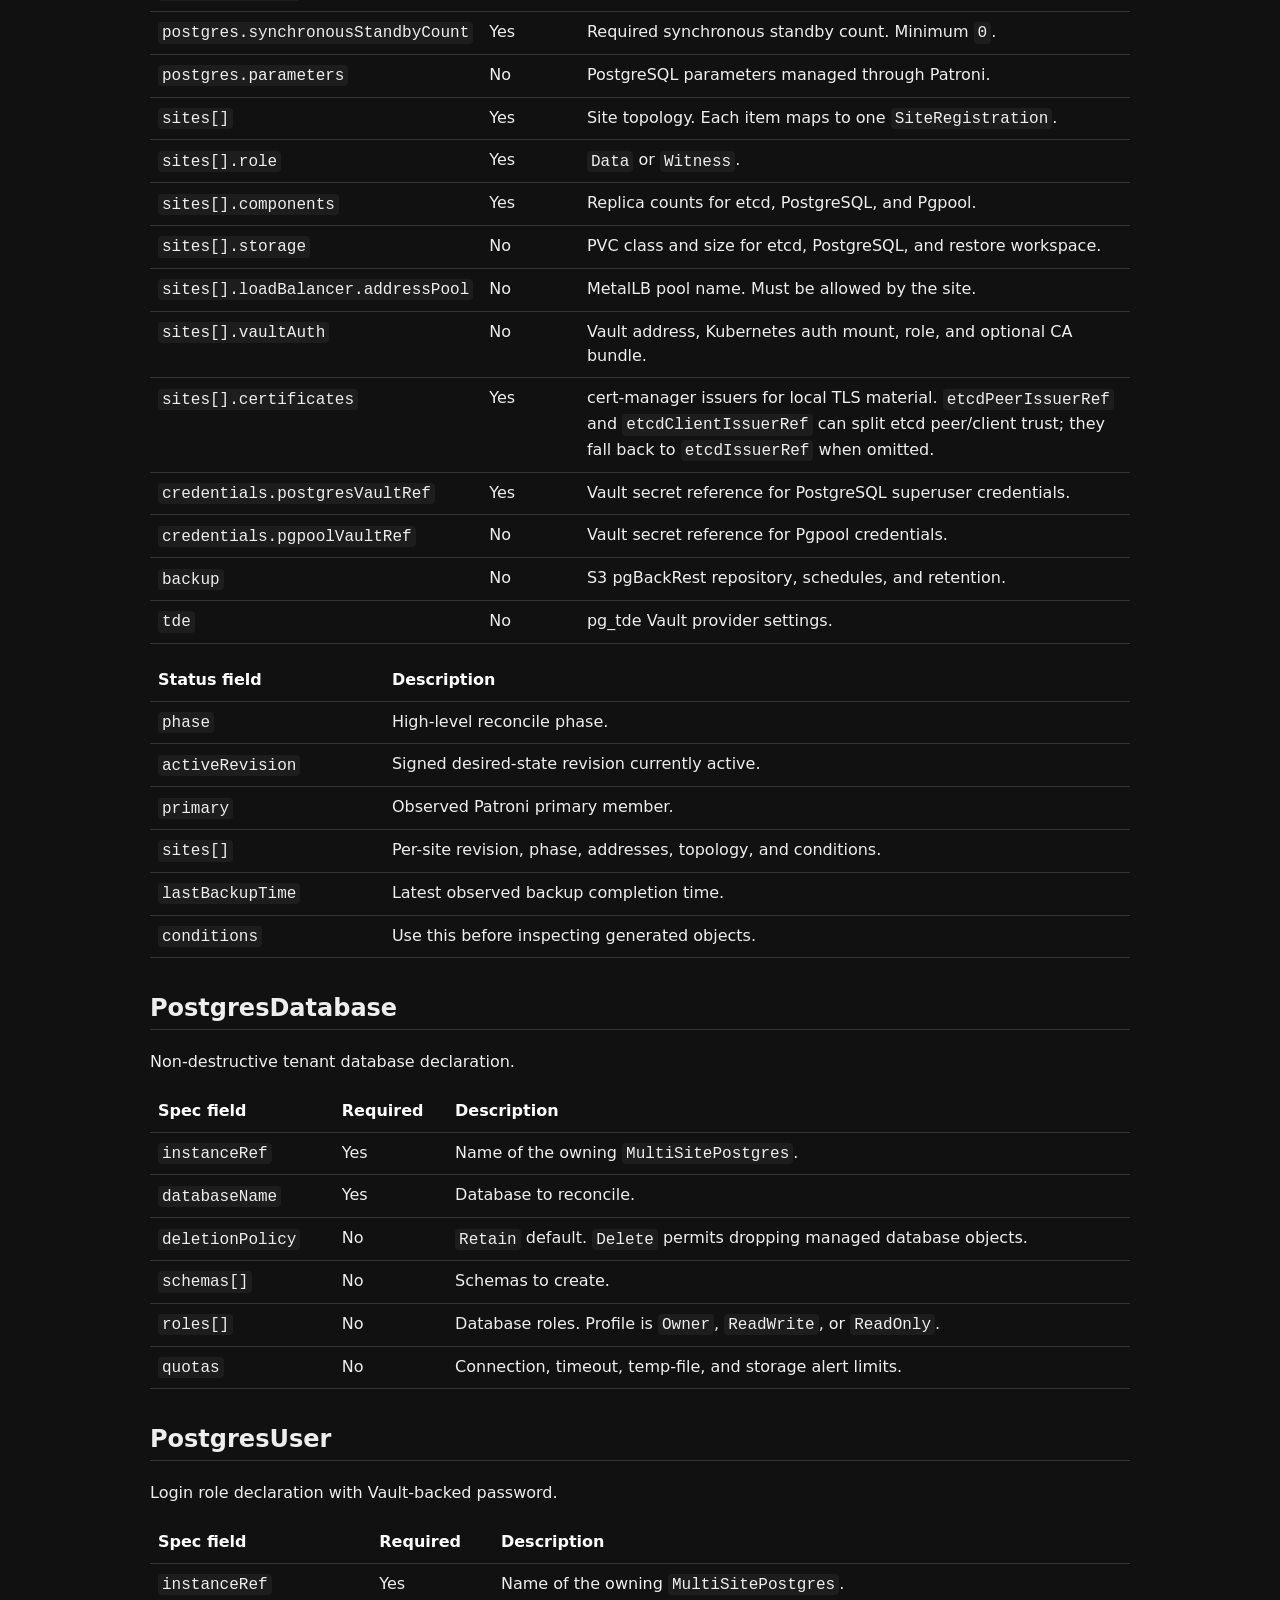
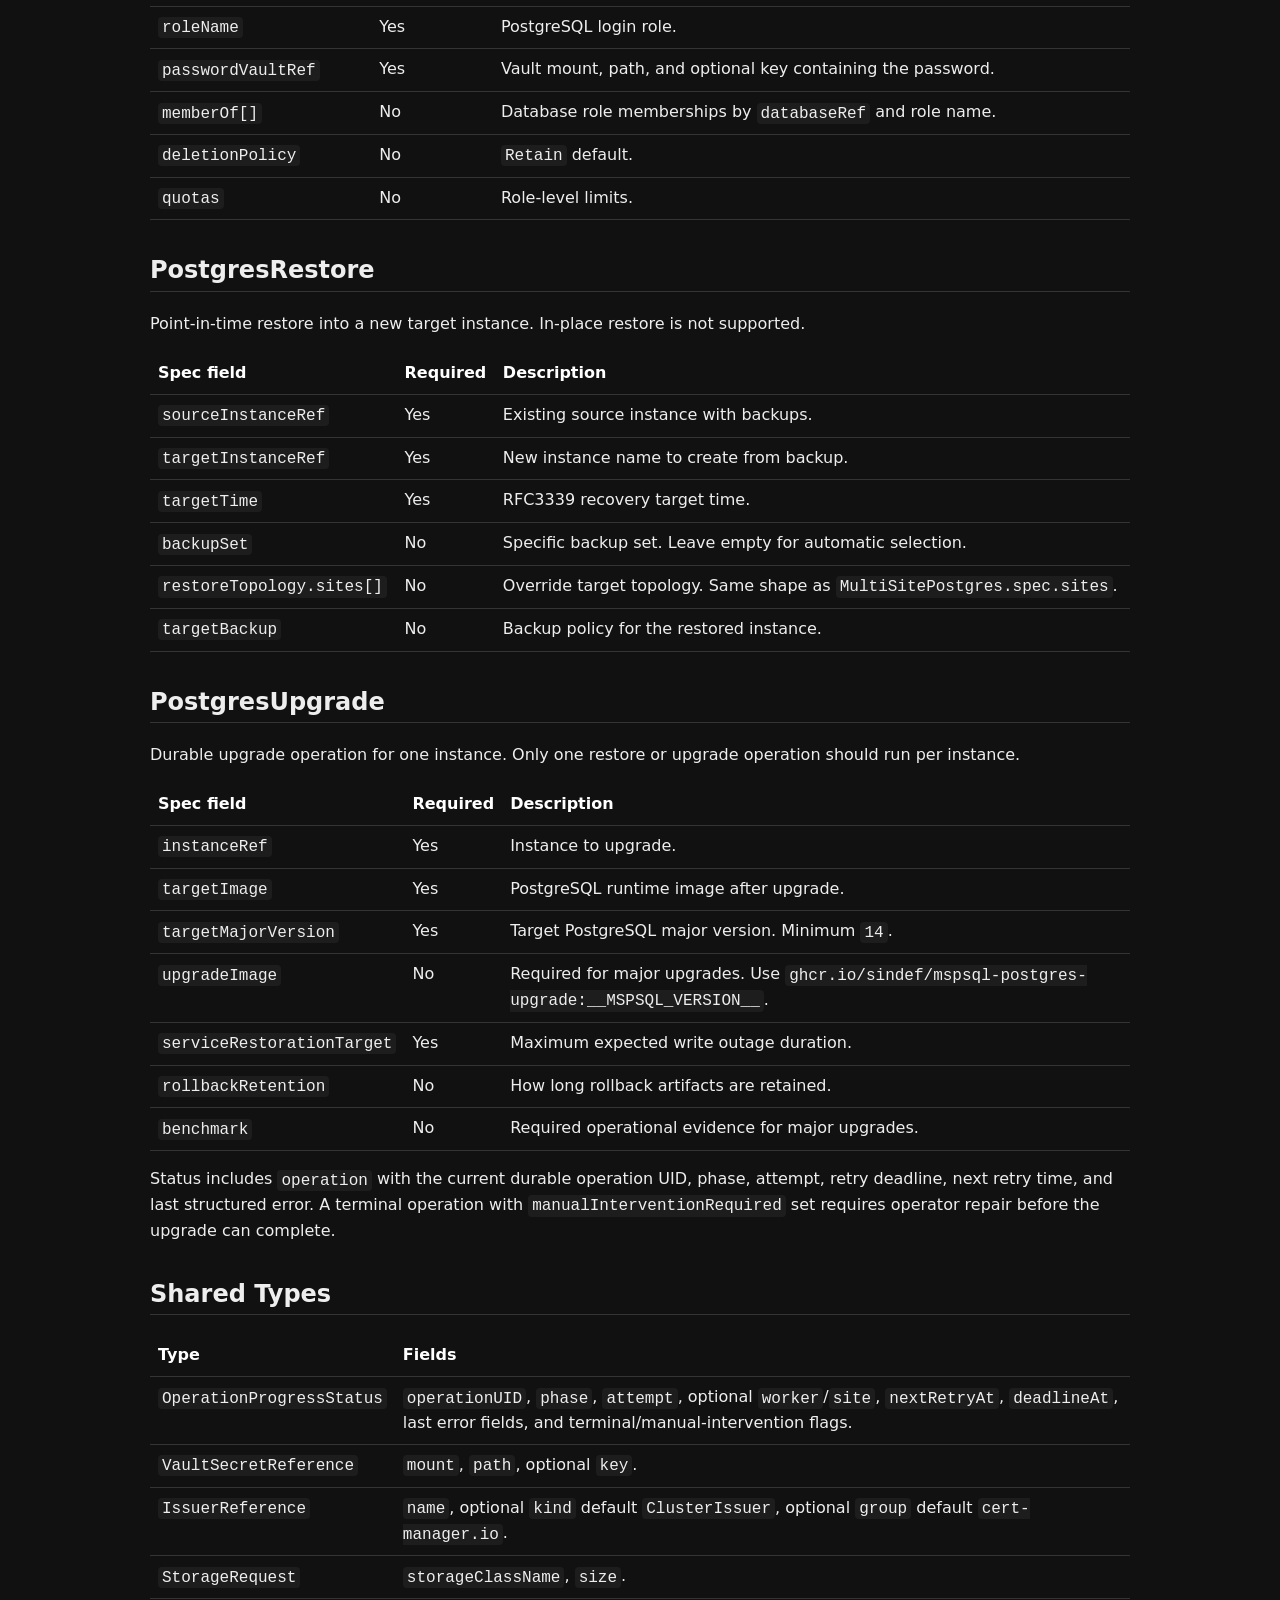
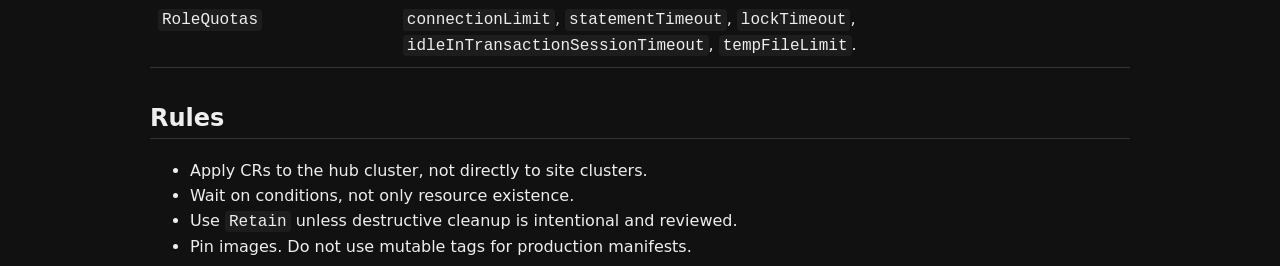
==== commit 184df57b: "Split CAs" ====
--- a/docs/api.html
+++ b/docs/api.html
@@ -60,7 +60,7 @@
     <tr><td><code>sites[].storage</code></td><td>No</td><td>PVC class and size for etcd, PostgreSQL, and restore workspace.</td></tr>
     <tr><td><code>sites[].loadBalancer.addressPool</code></td><td>No</td><td>MetalLB pool name. Must be allowed by the site.</td></tr>
     <tr><td><code>sites[].vaultAuth</code></td><td>No</td><td>Vault address, Kubernetes auth mount, role, and optional CA bundle.</td></tr>
-    <tr><td><code>sites[].certificates</code></td><td>Yes</td><td>cert-manager issuers for local TLS material.</td></tr>
+    <tr><td><code>sites[].certificates</code></td><td>Yes</td><td>cert-manager issuers for local TLS material. <code>etcdPeerIssuerRef</code> and <code>etcdClientIssuerRef</code> can split etcd peer/client trust; they fall back to <code>etcdIssuerRef</code> when omitted.</td></tr>
     <tr><td><code>credentials.postgresVaultRef</code></td><td>Yes</td><td>Vault secret reference for PostgreSQL superuser credentials.</td></tr>
     <tr><td><code>credentials.pgpoolVaultRef</code></td><td>No</td><td>Vault secret reference for Pgpool credentials.</td></tr>
     <tr><td><code>backup</code></td><td>No</td><td>S3 pgBackRest repository, schedules, and retention.</td></tr>
